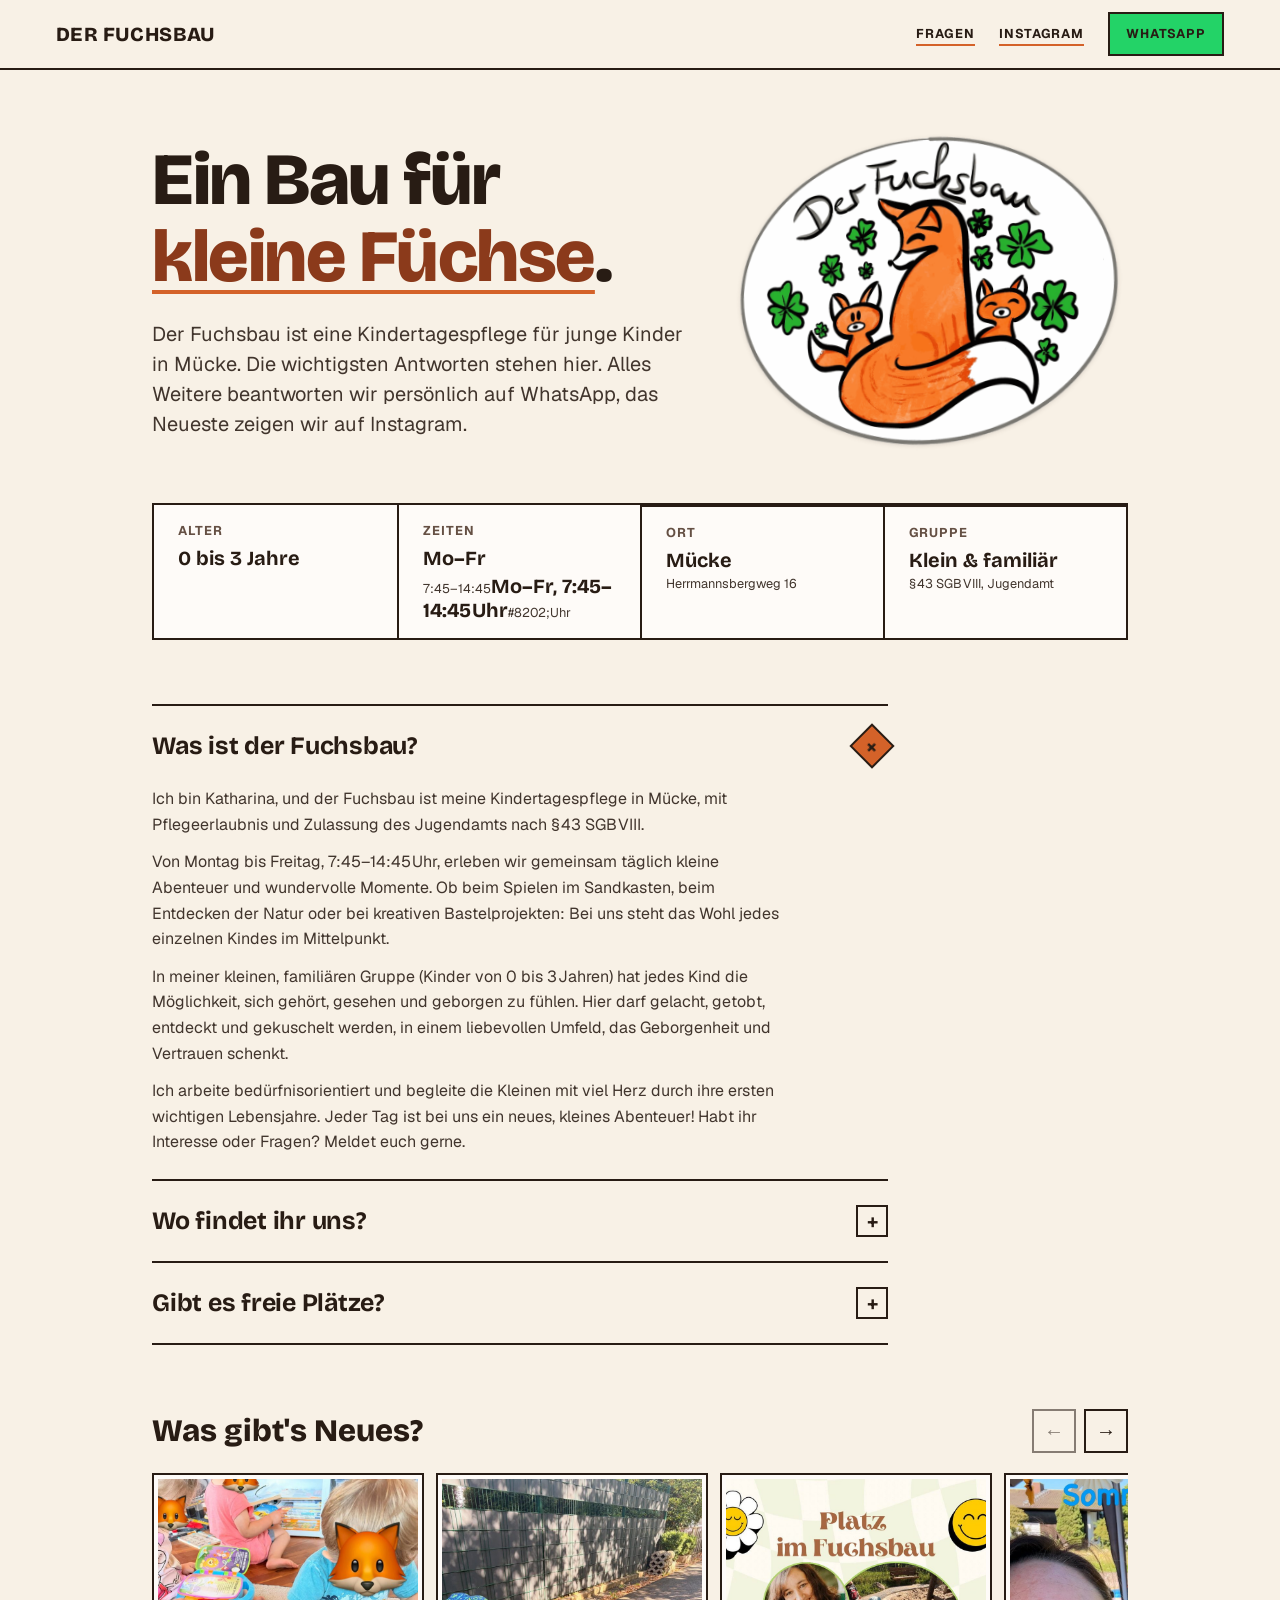
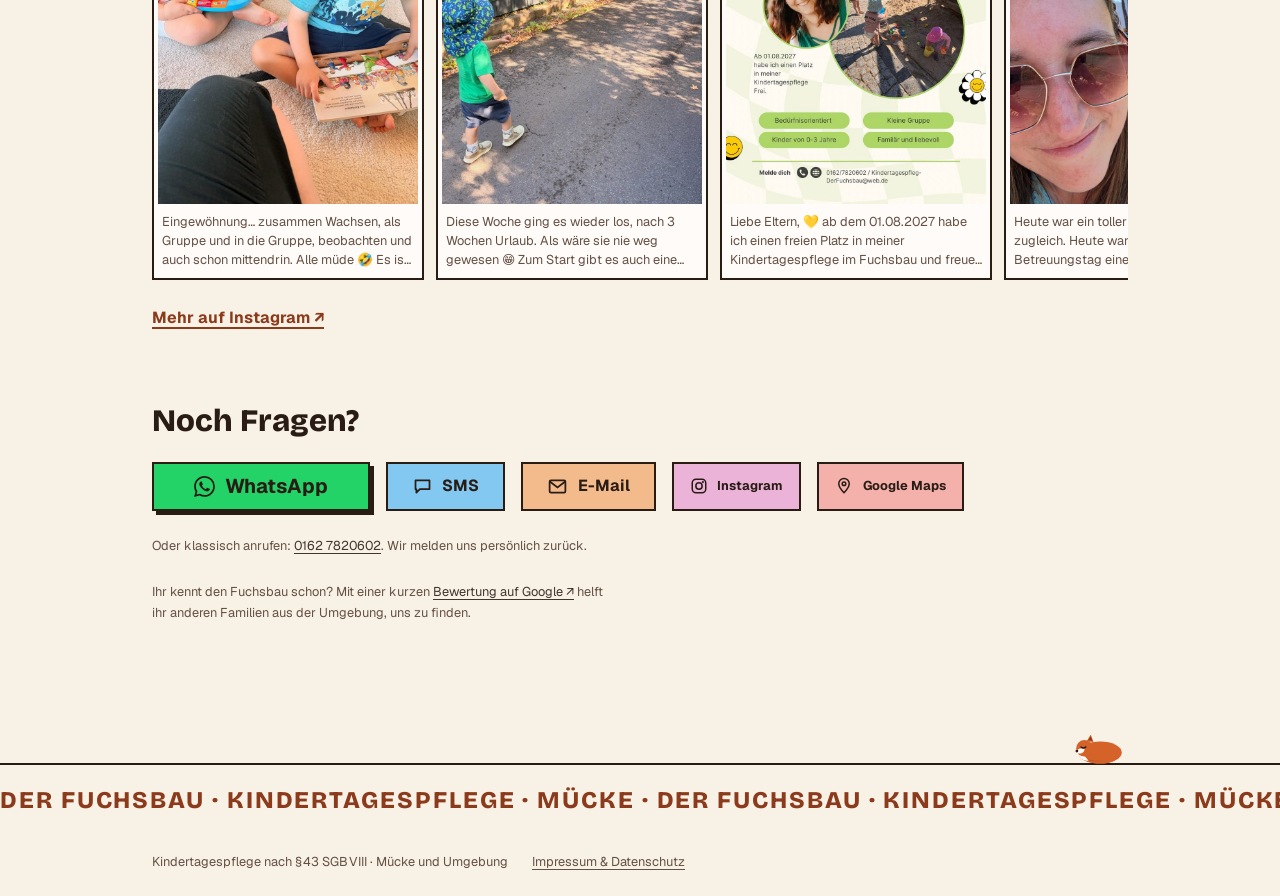
==== index.html @ 403fa7bb "FAQ: erste Frage nur ab Desktop-Breite aufgeklappt Mobil bleibt die Antwort eingeklappt, damit Fakte" ====
<!DOCTYPE html>
<html lang="de">
<head>
<meta charset="UTF-8">
<meta name="viewport" content="width=device-width, initial-scale=1, viewport-fit=cover">
<title>Der Fuchsbau · Kindertagespflege in Mücke</title>
<meta name="description" content="Der Fuchsbau: Kindertagespflege für junge Kinder in Mücke bei Katharina Klee. Kontakt per WhatsApp, Impressionen auf Instagram.">
<meta property="og:title" content="Der Fuchsbau · Kindertagespflege in Mücke">
<meta property="og:description" content="Kindertagespflege für junge Kinder in Mücke bei Katharina Klee. Kontakt per WhatsApp, Impressionen auf Instagram.">
<meta property="og:image" content="https://www.der-fuchsbau.net/og-image.jpg">
<meta property="og:image:width" content="1200">
<meta property="og:image:height" content="630">
<meta name="theme-color" content="#F7EFE2">
<link rel="icon" href="data:image/svg+xml,<svg xmlns=%22http://www.w3.org/2000/svg%22 viewBox=%220 0 240 230%22><polygon fill=%22%23D4622A%22 points=%2252,14 98,74 26,88%22/><polygon fill=%22%23D4622A%22 points=%22188,14 214,88 142,74%22/><polygon fill=%22%238B3A1A%22 points=%2260,32 88,70 46,78%22/><polygon fill=%22%238B3A1A%22 points=%22180,32 194,78 152,70%22/><path fill=%22%23D4622A%22 d=%22M26 88 L214 88 Q216 150 120 212 Q24 150 26 88 Z%22/><path fill=%22%23FBF3EA%22 d=%22M120 212 Q66 172 80 122 L120 144 L160 122 Q174 172 120 212 Z%22/><circle fill=%22%232C1F14%22 cx=%2286%22 cy=%22112%22 r=%227%22/><circle fill=%22%232C1F14%22 cx=%22154%22 cy=%22112%22 r=%227%22/><path fill=%22%232C1F14%22 d=%22M106 152 L134 152 Q137 154 134 158 L124 170 Q120 174 116 170 L106 158 Q103 154 106 152 Z%22/></svg>">
<script type="application/ld+json">
{
  "@context": "https://schema.org",
  "@type": "ChildCare",
  "name": "Der Fuchsbau, Kindertagespflege",
  "address": {
    "@type": "PostalAddress",
    "streetAddress": "Herrmannsbergweg 16",
    "postalCode": "35325",
    "addressLocality": "Mücke",
    "addressRegion": "Hessen",
    "addressCountry": "DE"
  },
  "telephone": "+491627820602",
  "email": "info@der-fuchsbau.net",
  "openingHours": "Mo-Fr 07:45-14:45",
  "areaServed": "Mücke und Umgebung",
  "sameAs": ["https://www.instagram.com/der_fuchsbau2025/"],
  "hasMap": "https://maps.app.goo.gl/oRQpjVbUsBX8zNqx9",
  "url": "https://www.der-fuchsbau.net/"
}
</script>
<link rel="preload" href="fonts/BricolageGrotesque-var.woff2" as="font" type="font/woff2" crossorigin>
<link rel="preload" href="fonts/Geist-var.woff2" as="font" type="font/woff2" crossorigin>
<link rel="stylesheet" href="tokens.css">
<style>
/* Hallmark · macrostructure: Conversational FAQ · theme: custom (Fuchs-Poster) — Tokens in tokens.css */

*, *::before, *::after { box-sizing: border-box; margin: 0; padding: 0; }

html { overflow-x: clip; }
body {
  overflow-x: clip;
  font-family: var(--font-body);
  font-size: var(--text-base);
  line-height: 1.6;
  background: var(--color-paper);
  color: var(--color-ink);
}

::selection { background: var(--color-accent-deep); color: var(--color-paper); }

:focus-visible { outline: 2px solid var(--color-focus); outline-offset: 3px; }

/* ---- Nav · N7 brutal slab (rund verboten, Kante ist die Stimme) ---- */
.nav-slab {
  display: flex;
  align-items: center;
  gap: var(--space-lg);
  padding: var(--space-sm) var(--page-gutter);
  border-bottom: var(--rule-heavy);
  background: var(--color-paper);
  position: relative;
  overflow: clip;
}
.nav-slab > * { position: relative; z-index: 1; }

/* Der Charaktermoment: alle ~32 s galoppiert ein kleiner Fuchs durch die Zeile */
.fox-runner {
  position: absolute;
  z-index: 0;
  bottom: 3px;
  left: 0;
  width: 80px;
  height: 27px;
  pointer-events: none;
  animation: fox-cross 32s linear infinite;
  animation-delay: 1.2s;
  transform: translateX(100vw);
}
.fox-runner svg { display: block; width: 100%; height: 100%; overflow: visible; animation: fox-bob 0.28s ease-in-out infinite alternate; }
.fr-fur  { fill: var(--color-accent); }
.fr-dark { fill: var(--color-accent-deep); }
.fr-tip  { fill: var(--color-photo-paper); }
.fr-ink  { fill: var(--color-ink); }
.fr-leg  { fill: none; stroke: var(--color-ink); stroke-width: 5; stroke-linecap: round; transform-box: fill-box; }
.fr-leg-f1 { transform-origin: top right; animation: fox-swing-f 0.28s linear infinite alternate; }
.fr-leg-f2 { transform-origin: top left;  animation: fox-swing-f 0.28s linear infinite alternate; animation-delay: 0.14s; }
.fr-leg-h1 { transform-origin: top left;  animation: fox-swing-h 0.28s linear infinite alternate; animation-delay: 0.14s; }
.fr-leg-h2 { transform-origin: top left;  animation: fox-swing-h 0.28s linear infinite alternate; }
.fr-tail   { transform-box: fill-box; transform-origin: left center; animation: fox-flutter 0.5s ease-in-out infinite alternate; }
@keyframes fox-cross {
  0%   { transform: translateX(100vw); }
  17%  { transform: translateX(-90px); }
  100% { transform: translateX(-90px); }
}
@keyframes fox-bob     { from { transform: translateY(0); } to { transform: translateY(-2.5px); } }
@keyframes fox-swing-f { from { transform: rotate(-14deg); } to { transform: rotate(16deg); } }
@keyframes fox-swing-h { from { transform: rotate(14deg); }  to { transform: rotate(-16deg); } }
@keyframes fox-flutter { from { transform: rotate(-2.5deg); } to { transform: rotate(2.5deg); } }

/* Echter Laufzyklus via Path-Morphing: die Beinpfade wechseln zwischen
   Streckung und Sammlung — Browser ohne d-Animation behalten das Schwingen */
@supports (d: path("M 0 0 C 1 1 2 2 3 3")) {
  .fr-leg-f1 { animation: fox-morph-f1 0.28s linear infinite alternate; }
  .fr-leg-f2 { animation: fox-morph-f2 0.28s linear infinite alternate; }
  .fr-leg-h1 { animation: fox-morph-h1 0.28s linear infinite alternate; }
  .fr-leg-h2 { animation: fox-morph-h2 0.28s linear infinite alternate; }
  @keyframes fox-morph-f1 { from { d: path("M 44 30 C 36 36 26 41 17 44"); }  to { d: path("M 44 30 C 42 37 44 44 48 49"); } }
  @keyframes fox-morph-f2 { from { d: path("M 48 31 C 47 38 48 44 51 49"); }  to { d: path("M 48 31 C 41 36 32 40 24 42"); } }
  @keyframes fox-morph-h1 { from { d: path("M 106 28 C 116 34 126 39 135 42"); } to { d: path("M 106 28 C 103 35 102 42 104 48"); } }
  @keyframes fox-morph-h2 { from { d: path("M 100 30 C 99 37 100 44 103 49"); }  to { d: path("M 100 30 C 108 35 118 40 127 43"); } }
}
@media (prefers-reduced-motion: reduce) { .fox-runner { display: none; } }
.slab-mark {
  font-family: var(--font-display);
  font-weight: 800;
  font-size: var(--text-md);
  letter-spacing: 0.02em;
  text-transform: uppercase;
  color: var(--color-ink);
  text-decoration: none;
  white-space: nowrap;
  line-height: 1;
}
.slab-nav { margin-left: auto; }
.slab-nav ul { display: flex; gap: var(--space-lg); list-style: none; }
.slab-nav a {
  text-transform: uppercase;
  letter-spacing: 0.08em;
  font-size: var(--text-sm);
  font-weight: 700;
  color: var(--color-ink);
  text-decoration: none;
  white-space: nowrap;
  line-height: 1;
  display: inline-flex;
  align-items: center;
  min-height: 44px;
}
.slab-nav a { position: relative; }
/* Gezeichnete Unterstreichung wie überall sonst auf der Seite */
.slab-nav a::after {
  content: "";
  position: absolute;
  left: 0;
  right: 0;
  top: calc(50% + 0.8em);
  height: 2px;
  background: var(--color-accent);
  transition: background-color var(--dur-short) var(--ease-out),
              height var(--dur-micro) var(--ease-out);
}
.slab-nav a:hover { color: var(--color-accent-deep); }
.slab-nav a:hover::after { background: var(--color-accent-deep); height: 3px; }
.slab-cta {
  display: inline-flex;
  align-items: center;
  min-height: 44px;
  padding: var(--space-xs) var(--space-md);
  background: var(--color-whatsapp);
  border: var(--rule-heavy);
  color: var(--color-ink);
  font-weight: 700;
  font-size: var(--text-sm);
  letter-spacing: 0.08em;
  text-transform: uppercase;
  text-decoration: none;
  white-space: nowrap;
  line-height: 1;
  transition: background-color var(--dur-short) var(--ease-out);
}
.slab-cta:hover { background: var(--color-whatsapp-dn); }
.slab-cta:active { transform: translateY(1px); }
@media (max-width: 40rem) {
  .slab-nav { display: none; } /* Fragen stehen direkt darunter, Instagram im Kontaktblock */
  .slab-cta { margin-left: auto; }
  /* Mobil bleibt der WhatsApp-Einstieg immer erreichbar */
  .nav-slab { position: sticky; top: 0; z-index: 10; padding-top: max(var(--space-sm), env(safe-area-inset-top)); }
}

/* ---- Eingangs-Sequenz — eine orchestrierte Enthüllung, danach steht die Seite ---- */
.reveal {
  opacity: 0;
  transform: translateY(10px);
  animation: rise 480ms var(--ease-out) forwards;
  animation-delay: calc(var(--i, 0) * 90ms);
}
@keyframes rise {
  to { opacity: 1; transform: none; }
}
.fox-wrap.reveal { transform: translateY(10px) scale(0.96); }

/* ---- Hero · H9 custom illustration centerpiece ---- */
.hero-art {
  display: grid;
  grid-template-columns: minmax(0, 1.15fr) minmax(0, 0.85fr);
  gap: var(--space-xl);
  align-items: center;
  padding: var(--space-2xl) var(--page-gutter) var(--space-3xl);
  max-width: var(--content-max, 68rem);
  margin-inline: auto;
}
.hero-art h1 {
  font-family: var(--font-display);
  font-weight: 800;
  font-size: var(--text-display);
  line-height: 1.04;
  letter-spacing: -0.02em;
  overflow-wrap: anywhere;
  text-wrap: balance;
  min-width: 0;
  margin-bottom: var(--space-lg);
}
.hero-art h1 .u-accent {
  color: var(--color-accent-deep);
  text-decoration: underline;
  text-decoration-color: var(--color-accent);
  text-decoration-thickness: 4px;
  text-underline-offset: 0.12em;
}
.hero-art .lede {
  font-size: var(--text-md);
  line-height: 1.5;
  max-width: 46ch;
  color: var(--color-ink-2);
}
.logo-mark {
  display: block;
  width: min(100%, 24rem);
  height: auto;
  margin-inline: auto;
  transform: rotate(-2deg);
  filter: var(--shadow-drop);
}
@media (max-width: 60rem) {
  .hero-art { grid-template-columns: minmax(0, 1fr); padding-block: var(--space-xl) var(--space-2xl); }
  .logo-mark { width: min(74%, 18rem); }
}
@media (max-width: 40rem) {
  .hero-art { padding-block: var(--space-lg) var(--space-2xl); gap: var(--space-md); }
  .fox-wrap { order: -1; }
  .logo-mark { width: 9.5rem; margin-inline: 0; transform: rotate(-3deg); }
  .hero-art h1 { margin-bottom: var(--space-md); }
  .hero-art .lede { font-size: var(--text-base); }
}

/* ---- Fakten-Leiste · das Wichtigste auf einen Blick, ohne Klick ---- */
.facts {
  max-width: var(--content-max, 68rem);
  margin-inline: auto;
  padding-inline: var(--page-gutter);
  margin-top: calc(-1 * var(--space-xl));
  margin-bottom: var(--space-2xl);
}
.facts ul {
  list-style: none;
  display: grid;
  grid-template-columns: repeat(2, minmax(0, 1fr));
  border: var(--rule-heavy);
  background: var(--color-photo-paper);
}
.facts li {
  padding: var(--space-sm) var(--space-md);
  min-width: 0;
}
.facts li:nth-child(even) { border-left: var(--rule-heavy); }
.facts li:nth-child(n+3) { border-top: var(--rule-heavy); }
@media (min-width: 46rem) {
  .facts ul { grid-template-columns: repeat(4, minmax(0, 1fr)); }
  .facts li { padding: var(--space-md) var(--space-lg); border-top: 0; border-left: var(--rule-heavy); }
  .facts li:first-child { border-left: 0; }
}
@media (max-width: 40rem) {
  .facts { margin-top: calc(-1 * var(--space-lg)); margin-bottom: var(--space-xl); }
  .facts .v { font-size: var(--text-base); }
}
.facts .k {
  display: block;
  font-size: var(--text-sm);
  font-weight: 700;
  letter-spacing: 0.08em;
  text-transform: uppercase;
  color: var(--color-muted);
  margin-bottom: var(--space-2xs);
}
.facts .v {
  font-family: var(--font-display);
  font-weight: 700;
  font-size: var(--text-md);
  line-height: 1.2;
  color: var(--color-ink);
  overflow-wrap: anywhere;
}
.facts .v small { display: block; font-family: var(--font-body); font-weight: 400; font-size: var(--text-sm); color: var(--color-ink-2); margin-top: 2px; }

/* ---- FAQ · das ehrliche Interview ---- */
.faq {
  max-width: var(--content-max, 68rem);
  margin-inline: auto;
  padding-inline: var(--page-gutter);
  margin-bottom: var(--space-2xl);
}
.faq details { max-width: var(--text-col, 46rem); }
.faq details { border-top: var(--rule-heavy); }
.faq details:last-of-type { border-bottom: var(--rule-heavy); }
.faq summary {
  list-style: none;
  cursor: pointer;
  display: flex;
  align-items: center;
  justify-content: space-between;
  gap: var(--space-md);
  padding-block: var(--space-lg);
  min-height: 44px;
}
.faq summary::-webkit-details-marker { display: none; }
.faq summary h2 {
  font-family: var(--font-display);
  font-weight: 700;
  font-size: var(--text-lg);
  line-height: 1.15;
  letter-spacing: -0.01em;
  overflow-wrap: anywhere;
  min-width: 0;
}
.faq summary .marker {
  flex-shrink: 0;
  width: 2rem; height: 2rem;
  display: grid;
  place-items: center;
  border: var(--rule-heavy);
  font-weight: 700;
  font-size: var(--text-md);
  line-height: 1;
  transition: transform var(--dur-short) var(--ease-out),
              background-color var(--dur-short) var(--ease-out);
}
.faq summary:hover .marker { background: var(--color-paper-2); }
.faq summary:active .marker { transform: translateY(1px); }
.faq details[open] summary .marker { transform: rotate(45deg); background: var(--color-accent); }
.faq .answer {
  padding-bottom: var(--space-lg);
  max-width: 58ch;
  color: var(--color-ink-2);
}
.faq .answer p + p { margin-top: var(--space-sm); }
.faq details[open] .answer {
  animation: answer-in var(--dur-short) var(--ease-out);
}
@keyframes answer-in {
  from { opacity: 0; transform: translateY(-4px); }
  to   { opacity: 1; transform: none; }
}

/* ---- Einblicke · Foto-Galerie (erscheint erst, wenn gallery/ synchronisiert ist) ---- */
.gallery {
  max-width: var(--content-max, 68rem);
  margin-inline: auto;
  padding-inline: var(--page-gutter);
  margin-bottom: var(--space-2xl);
}
.gallery__head {
  display: flex;
  align-items: center;
  gap: var(--space-md);
  margin-bottom: var(--space-md);
}
.gallery__head h2 {
  font-family: var(--font-display);
  font-weight: 800;
  font-size: var(--text-xl);
  line-height: 1.1;
  overflow-wrap: anywhere;
  min-width: 0;
}
.gallery__nav { margin-left: auto; display: flex; gap: var(--space-xs); }
.g-btn {
  width: 44px; height: 44px;
  display: grid; place-items: center;
  border: var(--rule-heavy);
  background: var(--color-paper);
  color: var(--color-ink);
  font-size: var(--text-md);
  font-weight: 700;
  line-height: 1;
  cursor: pointer;
  transition: background-color var(--dur-short) var(--ease-out);
}
.g-btn:hover { background: var(--color-paper-2); }
.g-btn:active { transform: translateY(1px); }
.g-btn[aria-disabled="true"] { opacity: 0.55; cursor: not-allowed; }
@media (max-width: 40rem) { .gallery__nav { display: none; } } /* mobil wird gewischt */
.g-track {
  display: flex;
  gap: var(--space-sm);
  overflow-x: auto;
  scroll-snap-type: x mandatory;
  scrollbar-width: none;
  padding-block: var(--space-2xs);
}
.g-track::-webkit-scrollbar { display: none; }
.g-slide {
  flex: 0 0 clamp(14rem, 62vw, 17rem);
  scroll-snap-align: start;
  display: flex;
  flex-direction: column;
  border: var(--rule-heavy);
  background: var(--color-photo-paper);
  padding: var(--space-2xs);
  text-decoration: none;
  color: inherit;
  transition: transform var(--dur-short) var(--ease-out);
}
a.g-slide:hover { transform: translateY(-2px); }
.g-slide img {
  display: block;
  width: 100%;
  aspect-ratio: 4 / 5;
  object-fit: cover;
  background: var(--color-paper-2);
}
.g-cap {
  display: -webkit-box;
  -webkit-box-orient: vertical;
  -webkit-line-clamp: 3;
  overflow: hidden;
  padding: var(--space-xs) var(--space-2xs) var(--space-2xs);
  font-size: var(--text-sm);
  line-height: 1.5;
  color: var(--color-muted);
}
.gallery__more {
  display: inline-flex;
  align-items: center;
  min-height: 44px;
  margin-top: var(--space-sm);
  color: var(--color-accent-deep);
  font-weight: 700;
  text-decoration: underline;
  text-decoration-thickness: 2px;
  text-underline-offset: 0.22em;
  white-space: nowrap;
}
.gallery__more:hover { color: var(--color-ink); }


/* ---- Stimmen · Google-Bewertungen (erscheint erst, wenn reviews.json synchronisiert ist) ---- */
.voices {
  max-width: var(--content-max, 68rem);
  margin-inline: auto;
  padding-inline: var(--page-gutter);
  margin-bottom: var(--space-2xl);
}
.voices h2 {
  font-family: var(--font-display);
  font-weight: 800;
  font-size: var(--text-xl);
  line-height: 1.1;
  overflow-wrap: anywhere;
  min-width: 0;
  margin-bottom: var(--space-md);
}
.voices__score {
  display: flex;
  flex-wrap: wrap;
  align-items: center;
  gap: var(--space-sm) var(--space-md);
  margin-bottom: var(--space-lg);
}
.voices__num {
  font-family: var(--font-display);
  font-weight: 800;
  font-size: var(--text-lg);
  line-height: 1;
}
.stars {
  position: relative;
  font-size: var(--text-md);
  line-height: 1;
  letter-spacing: 2px;
  color: var(--color-rule);
}
.stars::before { content: "★★★★★"; }
.stars__fill {
  position: absolute;
  inset: 0;
  overflow: hidden;
  white-space: nowrap;
  color: var(--color-accent);
}
.stars__fill::before { content: "★★★★★"; }
.voices__meta { color: var(--color-muted); font-size: var(--text-sm); }
.voice { border-top: var(--rule-hairline); padding-block: var(--space-md); max-width: 58ch; }
.voice p { color: var(--color-ink-2); }
.voice figcaption { color: var(--color-muted); font-size: var(--text-sm); margin-top: var(--space-2xs); }

/* ---- Kontakt-CTA am Fuß der Fragen ---- */
.ask {
  max-width: var(--content-max, 68rem);
  margin-inline: auto;
  padding-inline: var(--page-gutter);
  margin-bottom: var(--space-3xl);
}
.ask h2 {
  font-family: var(--font-display);
  font-weight: 800;
  font-size: var(--text-xl);
  line-height: 1.1;
  margin-bottom: var(--space-lg);
}
.contact-row {
  display: flex;
  flex-wrap: wrap;
  align-items: center;
  gap: var(--space-md) var(--space-lg);
}
.c-btn {
  display: inline-flex;
  align-items: center;
  gap: 0.6rem;
  min-height: 48px;
  padding: var(--space-sm) var(--space-lg);
  border: var(--rule-heavy);
  color: var(--color-ink);
  text-decoration: none;
  font-weight: 700;
  line-height: 1;
  white-space: nowrap;
  transition: background-color var(--dur-short) var(--ease-out),
              transform 100ms var(--ease-out);
}
.c-btn:hover { transform: translateY(-1.5px); }
.c-btn:active { transform: translateY(1px); }
.c-btn svg { width: 21px; height: 21px; flex-shrink: 0; }
.c-btn--wa { background: var(--color-whatsapp); padding-inline: var(--space-xl); font-size: var(--text-md); box-shadow: 4px 4px 0 var(--color-ink); }
.c-btn--wa:active { box-shadow: 1px 1px 0 var(--color-ink); }
.c-btn--wa:hover { background: var(--color-whatsapp-dn); }
.c-btn--sms { background: var(--color-badge-sms); }
.c-btn--sms:hover { background: var(--color-badge-sms-dn); }
.c-btn--mail { background: var(--color-badge-mail); }
.c-btn--mail:hover { background: var(--color-badge-mail-dn); }
.c-btn--ig { background: var(--color-badge-ig); }
.c-btn--ig:hover { background: var(--color-badge-ig-dn); }
.c-btn--maps { background: var(--color-badge-maps); }
.c-btn--maps:hover { background: var(--color-badge-maps-dn); }
.contact-links { display: flex; flex-wrap: wrap; gap: var(--space-md); }
.contact-links .c-btn { min-height: 44px; padding: var(--space-xs) var(--space-md); font-size: var(--text-sm); }
.contact-links .c-btn svg { width: 18px; height: 18px; }
.contact-row { gap: var(--space-md); align-items: stretch; }
@media (max-width: 40rem) { .c-btn--wa { width: 100%; justify-content: center; } }
.ig-link {
  color: var(--color-accent-deep);
  font-weight: 700;
  text-decoration: underline;
  text-decoration-thickness: 2px;
  text-underline-offset: 0.22em;
  white-space: nowrap;
  min-height: 44px;
  display: inline-flex;
  align-items: center;
}
.ig-link:hover { color: var(--color-ink); }
.ask__alt {
  margin-top: var(--space-lg);
  color: var(--color-muted);
  font-size: var(--text-sm);
  max-width: 58ch;
  line-height: 1.7;
}
.ask__alt a { color: var(--color-ink-2); text-underline-offset: 0.2em; white-space: nowrap; }
.ask__alt a:hover { color: var(--color-ink); }

/* ---- Schlafender Fuchs auf der Footer-Linie (Mittagsschlaf) ---- */
.fox-sleeper {
  display: flex;
  justify-content: flex-end;
  max-width: var(--content-max, 68rem);
  margin-inline: auto;
  padding-inline: var(--page-gutter);
  margin-bottom: -1px;
}
.fox-sleeper svg { width: 58px; height: auto; display: block; overflow: visible; }
.fox-sleeper .fs-fur  { fill: var(--color-accent); }
.fox-sleeper .fs-dark { fill: var(--color-accent-deep); }
.fox-sleeper .fs-tip  { fill: var(--color-photo-paper); }
.fox-sleeper .fs-ink  { fill: var(--color-ink); }
.fox-sleeper .fs-line { fill: none; stroke: var(--color-ink); stroke-width: 2; stroke-linecap: round; }
.fox-sleeper .fs-body {
  transform-box: fill-box;
  transform-origin: bottom center;
  animation: fox-breathe 3.2s ease-in-out infinite alternate;
}
.fox-sleeper .fs-ear {
  transform-box: fill-box;
  transform-origin: bottom center;
  animation: fox-earflick 6.5s linear infinite;
}
.fox-sleeper .fs-z {
  font-family: var(--font-display);
  font-weight: 800;
  fill: var(--color-accent-deep);
  transform-box: fill-box;
  transform-origin: center;
  opacity: 0;
  animation: fox-zzz 3.6s ease-out infinite;
}
.fox-sleeper .fs-z2 { animation-delay: 1.2s; }
.fox-sleeper .fs-z3 { animation-delay: 2.4s; }
@keyframes fox-breathe { from { transform: scaleY(1); } to { transform: scaleY(1.055); } }
@keyframes fox-earflick {
  0%, 86%, 94%, 100% { transform: rotate(0deg); }
  88% { transform: rotate(-10deg); }
  91% { transform: rotate(7deg); }
}
@keyframes fox-zzz {
  0%   { opacity: 0; transform: translate(0, 2px) scale(0.7); }
  18%  { opacity: 1; }
  70%  { opacity: 0.9; }
  100% { opacity: 0; transform: translate(4px, -11px) scale(1.15); }
}
@media (prefers-reduced-motion: reduce) {
  .fox-sleeper .fs-body, .fox-sleeper .fs-ear { animation: none; }
  .fox-sleeper .fs-z { animation: none; opacity: 0; }
}

/* ---- Footer · Ft8 marquee scroll ---- */
.foot-marquee { overflow: hidden; border-top: var(--rule-heavy); }
.foot-marquee__track {
  display: flex;
  gap: var(--space-2xl);
  white-space: nowrap;
  padding-block: var(--space-md);
  animation: foot-marquee 48s linear infinite;
}
.foot-marquee__track span {
  font-family: var(--font-display);
  font-weight: 800;
  letter-spacing: 0.08em;
  text-transform: uppercase;
  font-size: clamp(1rem, 2.5vw, 1.5rem);
  color: var(--color-accent-deep);
}
@keyframes foot-marquee { from { transform: translateX(0); } to { transform: translateX(-50%); } }
.foot-meta {
  display: flex;
  flex-wrap: wrap;
  gap: var(--space-xs) var(--space-lg);
  max-width: var(--content-max, 68rem);
  margin-inline: auto;
  padding: var(--space-md) var(--page-gutter) var(--space-lg);
  font-size: var(--text-sm);
  color: var(--color-muted);
}
.foot-meta a { color: var(--color-muted); text-underline-offset: 0.2em; }
.foot-meta a:hover { color: var(--color-ink-2); }
.visually-hidden {
  position: absolute;
  width: 1px; height: 1px;
  overflow: hidden;
  clip-path: inset(50%);
  white-space: nowrap;
}

@media (prefers-reduced-motion: reduce) {
  .foot-marquee__track { animation: none; }
  *, *::before, *::after {
    transition-duration: 1ms !important;
    animation-duration: 1ms !important;
  }
}
</style>
</head>
<body>

<header class="nav-slab">
  <span class="fox-runner" aria-hidden="true">
    <svg viewBox="0 0 172 58" xmlns="http://www.w3.org/2000/svg">
      <!-- Schwanz: wehende Fahne mit weißer Spitze -->
      <g class="fr-tail">
        <path class="fr-fur" d="M 114 21 C 128 12 146 5 160 6 C 168 7 171 12 168 16 C 160 26 140 31 126 29 C 118 28 112 25 114 21 Z"/>
        <path class="fr-tip" d="M 152 5 C 160 4 168 8 168 14 C 167 19 160 22 152 21 C 146 19 144 13 146 9 C 148 6 150 5 152 5 Z"/>
      </g>
      <!-- Galopp-Beine -->
      <path class="fr-leg fr-leg-f1" d="M 44 30 C 36 36 26 41 17 44"/>
      <path class="fr-leg fr-leg-f2" d="M 48 31 C 47 38 48 44 51 49"/>
      <path class="fr-leg fr-leg-h1" d="M 106 28 C 116 34 126 39 135 42"/>
      <path class="fr-leg fr-leg-h2" d="M 100 30 C 99 37 100 44 103 49"/>
      <!-- Körper + Kopf: eine Kontur -->
      <path class="fr-fur" d="M 2 20 C 6 17 10 15.5 15 14.5 C 18 12 21 10.5 25 10 C 34 8 52 11 66 14 C 80 16 92 14 102 13 C 110 13 116 16 117 21 C 118 26 114 29 110 30 C 96 32 82 32 70 30 C 60 28.5 52 29 46 31 C 41 32.5 36 31 30 28 C 22 26 12 25 5 23 C 3 22 2 21 2 20 Z"/>
      <!-- Ohr mit Innenohr -->
      <polygon class="fr-fur" points="24,11 35,0 40,12"/>
      <polygon class="fr-dark" points="28.5,9 34.5,3 37.5,10"/>
      <!-- weiße Unterseite: Kinn → Brust → Bauch -->
      <path class="fr-tip" d="M 3 21 C 10 23 18 24.5 27 26 C 34 28 40 30 46 31 C 52 29 60 28.5 70 30 C 84 32 98 32 110 30 C 106 33 96 34.5 84 34.5 C 72 34.5 60 33 50 33.5 C 43 34 37 33 31 30.5 C 21 28 9 26 3 23 Z"/>
      <!-- Auge und Nase -->
      <circle class="fr-ink" cx="3.5" cy="19.5" r="2.3"/>
      <circle class="fr-ink" cx="15.5" cy="17" r="2"/>
    </svg>
  </span>
  <a class="slab-mark" href="/">Der Fuchsbau</a>
  <nav class="slab-nav" aria-label="Hauptnavigation">
    <ul>
      <li><a href="#fragen">Fragen</a></li>
      <li><a href="https://www.instagram.com/der_fuchsbau2025/" target="_blank" rel="noopener">Instagram</a></li>
    </ul>
  </nav>
  <a class="slab-cta" href="https://wa.me/491627820602" target="_blank" rel="noopener">WhatsApp</a>
</header>

<main>
  <section class="hero-art">
    <div>
      <h1 class="reveal" style="--i: 0">Ein Bau für <span class="u-accent">kleine Füchse</span>.</h1>
      <p class="lede reveal" style="--i: 1">Der Fuchsbau ist eine Kindertagespflege für junge Kinder
      in Mücke. Die wichtigsten Antworten stehen hier. Alles Weitere
      beantworten wir persönlich auf WhatsApp, das Neueste zeigen wir
      auf Instagram.</p>
    </div>
    <div class="fox-wrap reveal" style="--i: 2">
    <img class="logo-mark" src="logo.png" alt="Logo: Der Fuchsbau, eine Fuchsmama mit zwei Jungen, umgeben von Glücksklee" width="900" height="734" fetchpriority="high" decoding="async">
    </div>
  </section>

  <section class="facts reveal" style="--i: 3" aria-label="Das Wichtigste auf einen Blick">
    <ul>
      <li><span class="k">Alter</span><span class="v">0 bis 3 Jahre</span></li>
      <li><span class="k">Zeiten</span><span class="v">Mo–Fr<small>7:45–14:45<span class="v">Mo–Fr, 7:45–14:45&#8202;Uhr</span>#8202;Uhr</small></span></li>
      <li><span class="k">Ort</span><span class="v">Mücke<small>Herrmannsbergweg 16</small></span></li>
      <li><span class="k">Gruppe</span><span class="v">Klein &amp; familiär<small>§&#8202;43 SGB&#8202;VIII, Jugendamt</small></span></li>
    </ul>
  </section>

  <section class="faq" id="fragen" aria-label="Fragen und Antworten">
    <details>
      <summary><h2>Was ist der Fuchsbau?</h2><span class="marker" aria-hidden="true">+</span></summary>
      <div class="answer">
        <p>Ich bin Katharina, und der Fuchsbau ist meine Kindertagespflege
        in Mücke, mit Pflegeerlaubnis und Zulassung des Jugendamts nach
        §&#8202;43 SGB&#8202;VIII.</p>
        <p>Von Montag bis Freitag, 7:45–14:45&#8202;Uhr, erleben wir
        gemeinsam täglich kleine Abenteuer und wundervolle Momente.
        Ob beim Spielen im Sandkasten, beim Entdecken der Natur oder
        bei kreativen Bastelprojekten: Bei uns steht das Wohl jedes
        einzelnen Kindes im Mittelpunkt.</p>
        <p>In meiner kleinen, familiären Gruppe (Kinder von 0 bis
        3&#8202;Jahren) hat jedes Kind die Möglichkeit, sich gehört,
        gesehen und geborgen zu fühlen. Hier darf gelacht, getobt,
        entdeckt und gekuschelt werden, in einem liebevollen Umfeld,
        das Geborgenheit und Vertrauen schenkt.</p>
        <p>Ich arbeite bedürfnisorientiert und begleite die Kleinen mit
        viel Herz durch ihre ersten wichtigen Lebensjahre. Jeder Tag ist
        bei uns ein neues, kleines Abenteuer! Habt ihr Interesse oder
        Fragen? Meldet euch gerne.</p>
      </div>
    </details>
    <details>
      <summary><h2>Wo findet ihr uns?</h2><span class="marker" aria-hidden="true">+</span></summary>
      <div class="answer">
        <p>Im Herrmannsbergweg&nbsp;16 in 35325 Mücke, für Familien aus
        Mücke und der Umgebung.<br>
        <a href="https://maps.app.goo.gl/oRQpjVbUsBX8zNqx9" target="_blank" rel="noopener">Auf Google Maps öffnen&nbsp;↗</a></p>
      </div>
    </details>
    <details>
      <summary><h2>Gibt es freie Plätze?</h2><span class="marker" aria-hidden="true">+</span></summary>
      <div class="answer">
        <p>Das ändert sich immer wieder. Fragt einfach kurz per WhatsApp
        nach, eine Nachricht genügt. Ihr bekommt eine persönliche Antwort.</p>
      </div>
    </details>
  </section>
  <script>
  /* Desktop: erste Frage aufgeklappt. Mobil bleibt sie zu, damit die
     Fakten-Leiste und die weiteren Fragen ohne Textwand erreichbar sind. */
  if (window.matchMedia('(min-width: 40.0625rem)').matches) {
    document.querySelector('.faq details').open = true;
  }
  </script>

  <section class="gallery" id="einblicke" hidden>
    <div class="gallery__head">
      <h2>Was gibt's Neues?</h2>
      <div class="gallery__nav">
        <button class="g-btn" type="button" data-dir="-1" aria-label="Vorherige Fotos">←</button>
        <button class="g-btn" type="button" data-dir="1" aria-label="Weitere Fotos">→</button>
      </div>
    </div>
    <div class="g-track" tabindex="0" role="region" aria-label="Neuigkeiten aus dem Fuchsbau, mit Pfeiltasten oder Wischen blättern"></div>
    <a class="gallery__more" href="https://www.instagram.com/der_fuchsbau2025/" target="_blank" rel="noopener">Mehr auf Instagram&nbsp;↗</a>
  </section>

  <section class="voices" id="stimmen" hidden>
    <h2>Das sagen Eltern</h2>
    <div class="voices__score">
      <span class="voices__num"></span>
      <span class="stars" role="img"><span class="stars__fill"></span></span>
      <span class="voices__meta"></span>
    </div>
    <div class="voices__list"></div>
    <a class="ig-link" href="https://maps.app.goo.gl/oRQpjVbUsBX8zNqx9" target="_blank" rel="noopener">Alle Bewertungen auf Google&nbsp;↗</a>
  </section>

  <section class="ask" aria-label="Kontakt">
    <h2>Noch Fragen?</h2>
    <div class="contact-row">
      <a class="c-btn c-btn--wa" href="https://wa.me/491627820602" target="_blank" rel="noopener">
        <svg viewBox="0 0 24 24" fill="currentColor" xmlns="http://www.w3.org/2000/svg" aria-hidden="true">
          <path d="M17.472 14.382c-.297-.149-1.758-.867-2.03-.967-.273-.099-.471-.148-.67.15-.197.297-.767.966-.94 1.164-.173.199-.347.223-.644.075-.297-.15-1.255-.463-2.39-1.475-.883-.788-1.48-1.761-1.653-2.059-.173-.297-.018-.458.13-.606.134-.133.298-.347.446-.52.149-.174.198-.298.298-.497.099-.198.05-.371-.025-.52-.075-.149-.669-1.612-.916-2.207-.242-.579-.487-.5-.669-.51-.173-.008-.371-.01-.57-.01-.198 0-.52.074-.792.372-.272.297-1.04 1.016-1.04 2.479 0 1.462 1.065 2.875 1.213 3.074.149.198 2.096 3.2 5.077 4.487.709.306 1.262.489 1.694.625.712.227 1.36.195 1.871.118.571-.085 1.758-.719 2.006-1.413.248-.694.248-1.289.173-1.413-.074-.124-.272-.198-.57-.347m-5.421 7.403h-.004a9.87 9.87 0 01-5.031-1.378l-.361-.214-3.741.982.998-3.648-.235-.374a9.86 9.86 0 01-1.51-5.26c.001-5.45 4.436-9.884 9.888-9.884 2.64 0 5.122 1.03 6.988 2.898a9.825 9.825 0 012.893 6.994c-.003 5.45-4.437 9.884-9.885 9.884m8.413-18.297A11.815 11.815 0 0012.05 0C5.495 0 .16 5.335.157 11.892c0 2.096.547 4.142 1.588 5.945L.057 24l6.305-1.654a11.882 11.882 0 005.683 1.448h.005c6.554 0 11.89-5.335 11.893-11.893a11.821 11.821 0 00-3.48-8.413z"/>
        </svg>
        WhatsApp
      </a>
      <a class="c-btn c-btn--sms" href="sms:+491627820602">
        <svg viewBox="0 0 24 24" fill="none" stroke="currentColor" stroke-width="2" stroke-linejoin="round" xmlns="http://www.w3.org/2000/svg" aria-hidden="true">
          <path d="M4 5 H 20 V 15 H 9 L 5 19 V 15 H 4 Z"/>
        </svg>
        SMS
      </a>
      <a class="c-btn c-btn--mail" href="mailto:info@der-fuchsbau.net">
        <svg viewBox="0 0 24 24" fill="none" stroke="currentColor" stroke-width="2" xmlns="http://www.w3.org/2000/svg" aria-hidden="true">
          <rect x="3" y="5" width="18" height="14" rx="1.5"/>
          <path d="M 3.5 6.5 L 12 13 L 20.5 6.5" stroke-linecap="round"/>
        </svg>
        E-Mail
      </a>
      <div class="contact-links">
      <a class="c-btn c-btn--ig" href="https://www.instagram.com/der_fuchsbau2025/" target="_blank" rel="noopener">
        <svg viewBox="0 0 24 24" fill="none" stroke="currentColor" stroke-width="2" xmlns="http://www.w3.org/2000/svg" aria-hidden="true">
          <rect x="3" y="3" width="18" height="18" rx="5"/>
          <circle cx="12" cy="12" r="4.2"/>
          <circle cx="17.2" cy="6.8" r="1.4" fill="currentColor" stroke="none"/>
        </svg>
        Instagram
      </a>
      <a class="c-btn c-btn--maps" href="https://maps.app.goo.gl/oRQpjVbUsBX8zNqx9" target="_blank" rel="noopener">
        <svg viewBox="0 0 24 24" fill="none" stroke="currentColor" stroke-width="2" stroke-linejoin="round" xmlns="http://www.w3.org/2000/svg" aria-hidden="true">
          <path d="M 12 21 C 12 21 5 13.6 5 9 A 7 7 0 0 1 19 9 C 19 13.6 12 21 12 21 Z"/>
          <circle cx="12" cy="9" r="2.4"/>
        </svg>
        Google Maps
      </a>
      </div>
    </div>
    <p class="ask__alt">Oder klassisch anrufen: <a href="tel:+491627820602">0162&nbsp;7820602</a>.
    Wir melden uns persönlich zurück.</p>
    <p class="ask__alt">Ihr kennt den Fuchsbau schon? Mit einer kurzen
    <a href="https://maps.app.goo.gl/oRQpjVbUsBX8zNqx9" target="_blank" rel="noopener">Bewertung auf Google&nbsp;↗</a>
    helft ihr anderen Familien aus der Umgebung, uns zu finden.</p>
  </section>
</main>

<div class="fox-sleeper" aria-hidden="true">
  <svg viewBox="0 -18 84 64" xmlns="http://www.w3.org/2000/svg">
    <g>
      <g class="fs-body">
        <ellipse class="fs-fur" cx="44" cy="29" rx="31" ry="16"/>
        <path class="fs-fur" d="M 72 32 C 70 41 56 46 40 45 C 26 44 15 40 13 33 C 20 40 38 42 52 40 C 62 38 69 36 72 32 Z"/>
        <path class="fs-dark" d="M 14 33 C 20 39 34 42 46 41 C 36 43 22 41 15 36 Z" opacity="0.35"/>
        <path class="fs-tip" d="M 13 33 C 14 38 20 41 27 41 C 23 36 20 33 19 29 C 16 30 13 31 13 33 Z"/>
        <circle class="fs-fur" cx="21" cy="23" r="12"/>
        <g class="fs-ear">
          <polygon class="fs-fur" points="24,13 30,3 34,14"/>
          <polygon class="fs-dark" points="26.5,11 30,5.5 32.5,12"/>
        </g>
        <path class="fs-tip" d="M 10 26 C 13 23 18 22 21 24 C 21 29 16 32 11 30 C 9.5 29 9.5 27 10 26 Z"/>
        <path class="fs-line" d="M 16 21 Q 19 24 23 21"/>
        <circle class="fs-ink" cx="10" cy="27" r="2"/>
      </g>
      <text class="fs-z fs-z1" x="30" y="2"  font-size="8">z</text>
      <text class="fs-z fs-z2" x="37" y="-4" font-size="10">z</text>
      <text class="fs-z fs-z3" x="45" y="-9" font-size="12">Z</text>
    </g>
  </svg>
</div>

<footer class="foot-marquee" aria-label="Fußzeile">
  <div class="foot-marquee__track" aria-hidden="true">
    <span>Der Fuchsbau · Kindertagespflege · Mücke · Der Fuchsbau · Kindertagespflege · Mücke · Der Fuchsbau · Kindertagespflege · Mücke · Der Fuchsbau · Kindertagespflege · Mücke ·</span>
    <span>Der Fuchsbau · Kindertagespflege · Mücke · Der Fuchsbau · Kindertagespflege · Mücke · Der Fuchsbau · Kindertagespflege · Mücke · Der Fuchsbau · Kindertagespflege · Mücke ·</span>
  </div>
  <p class="visually-hidden">Der Fuchsbau · Kindertagespflege · Mücke</p>
  <div class="foot-meta">
    <span>Kindertagespflege nach §&#8202;43 SGB&#8202;VIII · Mücke und Umgebung</span>
    <a href="impressum.html">Impressum &amp; Datenschutz</a>
  </div>
</footer>

<script>
/* Einblicke-Galerie: zeigt lokale, vom täglichen Sync abgelegte Fotos.
   Existiert gallery/manifest.json (noch) nicht, bleibt die Sektion
   unsichtbar — die Seite funktioniert vollständig ohne JavaScript. */
(function () {
  var section = document.getElementById('einblicke');
  if (!section || !window.fetch) return;
  fetch('gallery/manifest.json')
    .then(function (r) { return r.ok ? r.json() : null; })
    .then(function (data) {
      if (!data || !Array.isArray(data.items) || data.items.length === 0) return;
      var track = section.querySelector('.g-track');
      data.items.forEach(function (item) {
        if (!item || !item.file) return;
        var img = document.createElement('img');
        img.src = 'gallery/' + item.file;
        img.loading = 'lazy';
        img.decoding = 'async';
        var slide;
        if (item.link && /^https:\/\/(www\.)?instagram\.com\//.test(item.link)) {
          slide = document.createElement('a');
          slide.href = item.link;
          slide.target = '_blank';
          slide.rel = 'noopener';
        } else {
          slide = document.createElement('div');
        }
        slide.className = 'g-slide';
        slide.appendChild(img);
        var text = item.caption || item.alt;
        if (text) {
          img.alt = '';
          var cap = document.createElement('span');
          cap.className = 'g-cap';
          cap.textContent = text;
          slide.appendChild(cap);
        } else {
          img.alt = 'Foto aus dem Fuchsbau';
        }
        track.appendChild(slide);
      });
      section.hidden = false;

      var prefersReduced = window.matchMedia('(prefers-reduced-motion: reduce)').matches;
      var buttons = section.querySelectorAll('.g-btn');
      function updateButtons() {
        var max = track.scrollWidth - track.clientWidth - 1;
        buttons[0].setAttribute('aria-disabled', track.scrollLeft <= 0);
        buttons[1].setAttribute('aria-disabled', track.scrollLeft >= max);
      }
      buttons.forEach(function (btn) {
        btn.addEventListener('click', function () {
          if (btn.getAttribute('aria-disabled') === 'true') return;
          track.scrollBy({
            left: btn.dataset.dir * track.clientWidth * 0.8,
            behavior: prefersReduced ? 'auto' : 'smooth'
          });
        });
      });
      track.addEventListener('scroll', updateButtons, { passive: true });
      window.addEventListener('resize', updateButtons, { passive: true });
      // Lazy geladene Bilder verändern die Scrollbreite erst später:
      // Button-Zustand nach jedem Bild-Load neu berechnen
      track.querySelectorAll('img').forEach(function (im) {
        if (im.complete) return;
        im.addEventListener('load', updateButtons);
      });
      updateButtons();
    })
    .catch(function () { /* keine Galerie — Sektion bleibt unsichtbar */ });
})();

/* Stimmen: zeigt die vom täglichen Sync abgelegten Google-Bewertungen.
   Existiert reviews.json (noch) nicht, bleibt die Sektion unsichtbar. */
(function () {
  var section = document.getElementById('stimmen');
  if (!section || !window.fetch) return;
  fetch('reviews.json')
    .then(function (r) { return r.ok ? r.json() : null; })
    .then(function (data) {
      if (!data || !data.rating || !data.count) return;
      section.querySelector('.voices__num').textContent =
        data.rating.toLocaleString('de-DE', { minimumFractionDigits: 1 });
      var stars = section.querySelector('.stars');
      stars.setAttribute('aria-label', data.rating.toLocaleString('de-DE') + ' von 5 Sternen');
      section.querySelector('.stars__fill').style.width = (data.rating / 5 * 100) + '%';
      section.querySelector('.voices__meta').textContent =
        'aus ' + data.count + ' Bewertungen auf Google';
      var list = section.querySelector('.voices__list');
      (data.items || []).forEach(function (item) {
        if (!item || !item.text) return;
        var fig = document.createElement('figure');
        fig.className = 'voice';
        var p = document.createElement('p');
        p.textContent = '\u201E' + item.text + '\u201C';
        var cap = document.createElement('figcaption');
        cap.textContent = item.name ? '\u2014 ' + item.name : '\u2014 Google-Rezension';
        fig.appendChild(p); fig.appendChild(cap);
        list.appendChild(fig);
      });
      section.hidden = false;
    })
    .catch(function () { /* keine Bewertungen — Sektion bleibt unsichtbar */ });
})();
</script>

</body>
</html>
---- tokens.css ----
/* Hallmark · pre-emit critique: P5 H4 E4 S4 R4 V5 */
/* Hallmark · macrostructure: Conversational FAQ (H9 hero opener) · H9 knobs: build=Tier-B hand-SVG, animation=none, scale=dominant
 * theme: custom · vibe: "Kindergarten-Poster, warm, taktil, Fuchs" · paper: oklch(96% 0.016 75) · accent: oklch(62.7% 0.159 44)
 * display: Bricolage Grotesque 800 · body: Geist · axes: light / display-heavy / warm · fonts: self-hosted (DSGVO)
 * genre: playful · nav: N7 · footer: Ft8 · enrichment: offizielles Logo (freigestellt) · studied: no · context: user-provided
 * rotation: differs from Letter-build on display style + macrostructure + nav + footer + enrichment
 * contrast: pass (40–41) · slop: pass (42–45) · honest: pass (46) · chrome: pass (47) · tokens: pass (48)
 * responsive: pass (49) · icons: pass (30) · mobile: pass (34, 49, 50–57) — verifiziert bei 320/375/414/768/1280 px
 */

/* Selbst gehostet — kein Google-CDN, keine IP-Übertragung an Dritte (DSGVO) */
@font-face {
  font-family: 'Bricolage Grotesque';
  src: url('fonts/BricolageGrotesque-var.woff2') format('woff2-variations');
  font-weight: 200 800;
  font-stretch: 75% 100%;
  font-display: swap;
}
@font-face {
  font-family: 'Geist';
  src: url('fonts/Geist-var.woff2') format('woff2-variations');
  font-weight: 100 900;
  font-display: swap;
}

:root {
  /* Farbe — Anker: Fuchs-Orange, warm getönte Neutrale, Poster-Papier */
  --color-paper:       oklch(96%   0.016 75);
  --color-paper-2:     oklch(92.5% 0.020 73);
  --color-rule:        oklch(82%   0.024 65);
  --color-muted:       oklch(45%   0.035 52);
  --color-ink-2:       oklch(34%   0.022 55);
  --color-ink:         oklch(24%   0.024 55);
  --color-accent:      oklch(62.7% 0.159 44);
  --color-accent-deep: oklch(45.4% 0.119 40);
  --color-accent-ink:  oklch(24%   0.024 55); /* Text auf Accent-Fläche — nur für große Typo ≥ 3:1 */
  --color-focus:       oklch(52%   0.19  44);
  --color-whatsapp:    oklch(76.1% 0.201 150);
  --color-whatsapp-dn: oklch(72%   0.19  150);
  --color-photo-paper: oklch(99%   0.005 70); /* Fotopapier/Bildflächen — nie reines Weiß */
  --color-badge-sms:   oklch(80%   0.09  235); /* Kanal-Farben: SMS himmelblau */
  --color-badge-sms-dn: oklch(76%  0.10  235);
  --color-badge-mail:  oklch(83%   0.09  60);  /* E-Mail apricot */
  --color-badge-mail-dn: oklch(79% 0.10  60);
  --color-badge-ig:    oklch(83%   0.08  340); /* Instagram rosé */
  --color-badge-ig-dn: oklch(79%   0.09  340);
  --color-badge-maps:  oklch(82%   0.08  25);  /* Google Maps koralle */
  --color-badge-maps-dn: oklch(78% 0.09  25);

  /* Schrift — Bricolage Grotesque (Display) + Geist (Body), beide OFL, selbst gehostet */
  --font-display: 'Bricolage Grotesque', ui-sans-serif, system-ui, sans-serif;
  --font-body:    'Geist', ui-sans-serif, system-ui, sans-serif;

  /* Skala — 1.25 (große Terz) ab 16 px */
  --text-sm:   0.8rem;
  --text-base: 1rem;
  --text-md:   1.25rem;
  --text-lg:   1.5625rem;
  --text-xl:   1.9531rem;
  --text-2xl:  2.4414rem;
  --text-display: clamp(2.6rem, 4.5vw + 1rem, 4.6rem);

  /* Raum — 4-pt-Skala */
  --space-2xs: 0.25rem;
  --space-xs:  0.5rem;
  --space-sm:  0.75rem;
  --space-md:  1rem;
  --space-lg:  1.5rem;
  --space-xl:  2.5rem;
  --space-2xl: 4rem;
  --space-3xl: 6rem;

  /* Bewegung — 3 Primitive: Akkordeon-Fade · CTA-Lift · Marquee */
  --ease-out: cubic-bezier(0.16, 1, 0.3, 1);
  --ease-in:  cubic-bezier(0.7, 0, 0.84, 0);
  --dur-micro: 120ms;
  --dur-short: 200ms;

  /* Linien, Schatten, Radien */
  --rule-heavy: 2px solid var(--color-ink);
  --rule-hairline: 1px solid var(--color-rule);
  --shadow-whisper: 0 1px 2px oklch(24% 0.024 55 / 0.08);
  --shadow-drop: drop-shadow(0 1px 2px oklch(24% 0.024 55 / 0.14));
  --radius-soft: 12px;

  --page-gutter: clamp(1.25rem, 5vw, 3.5rem);
  --content-max: 68rem;  /* Breite der zentrierten Inhaltsspalte */
  --text-col:    46rem;  /* Lesespalte innerhalb der Inhaltsspalte */
}
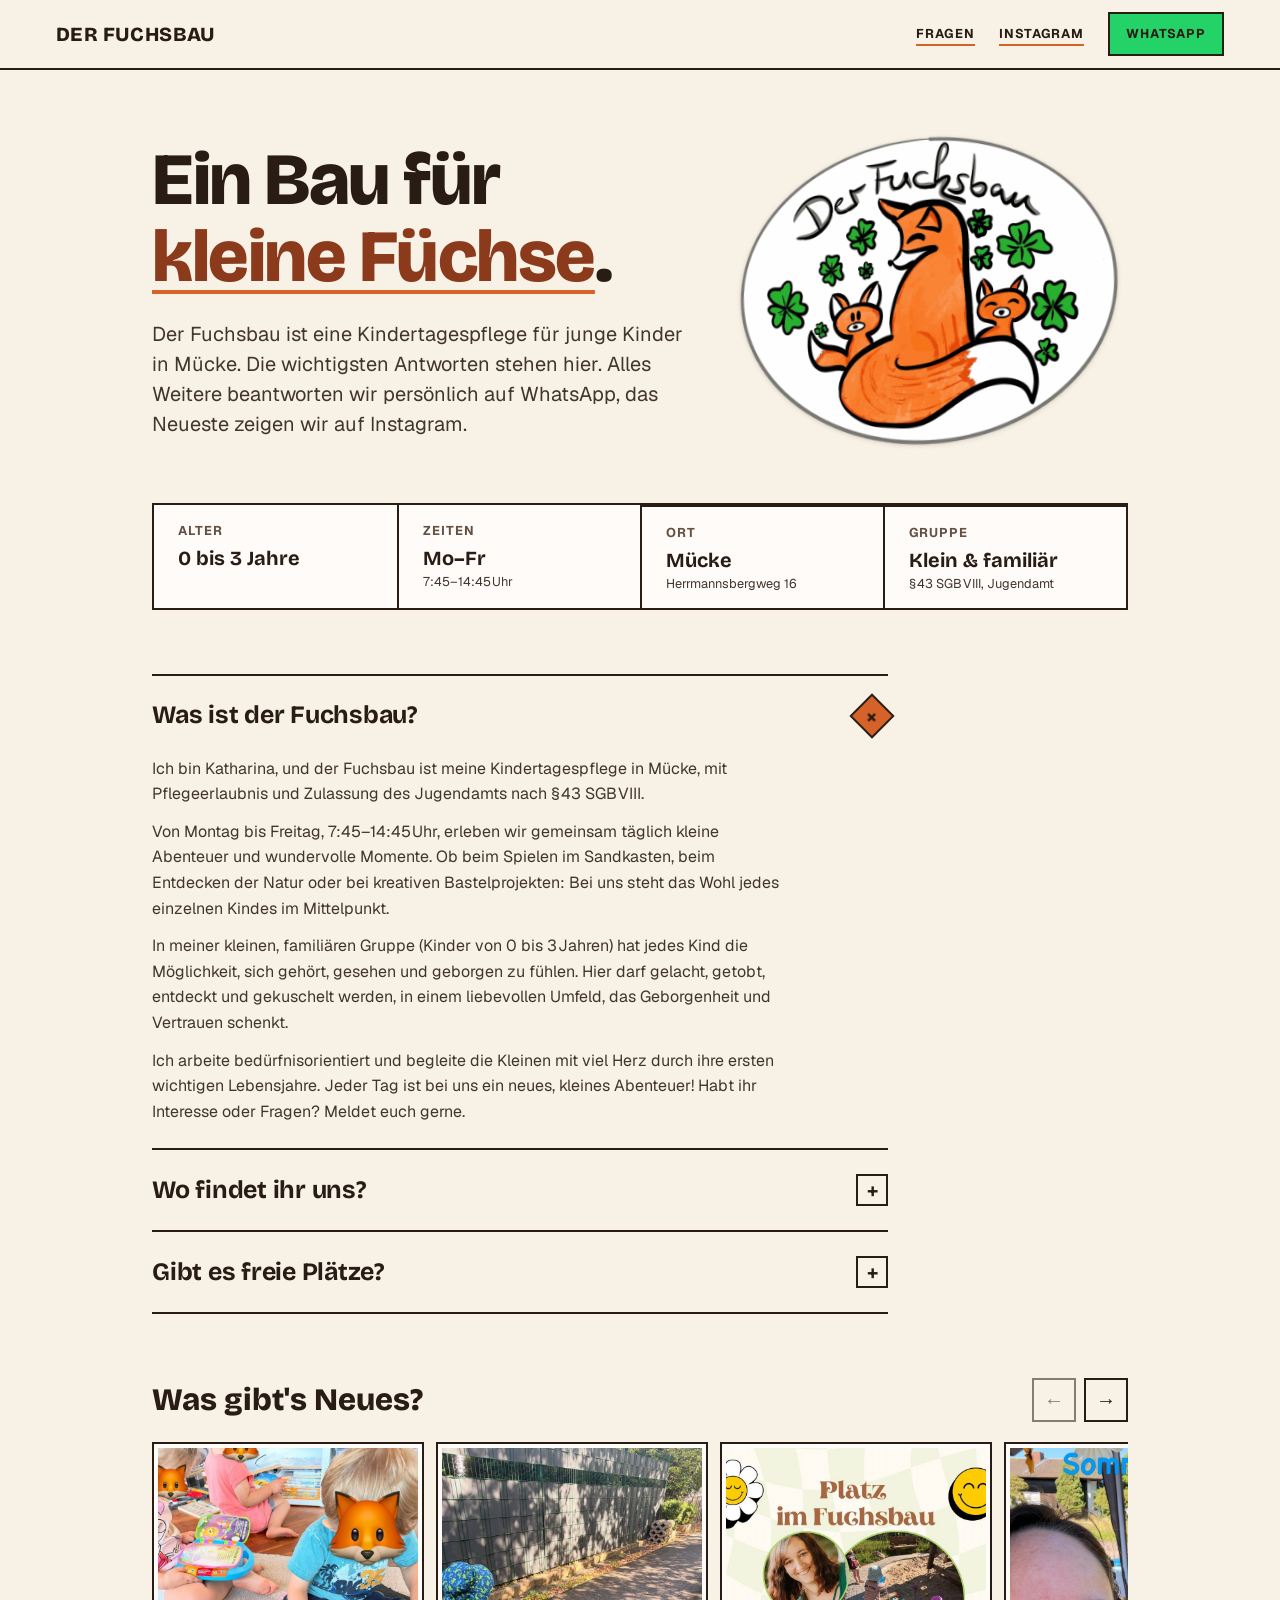
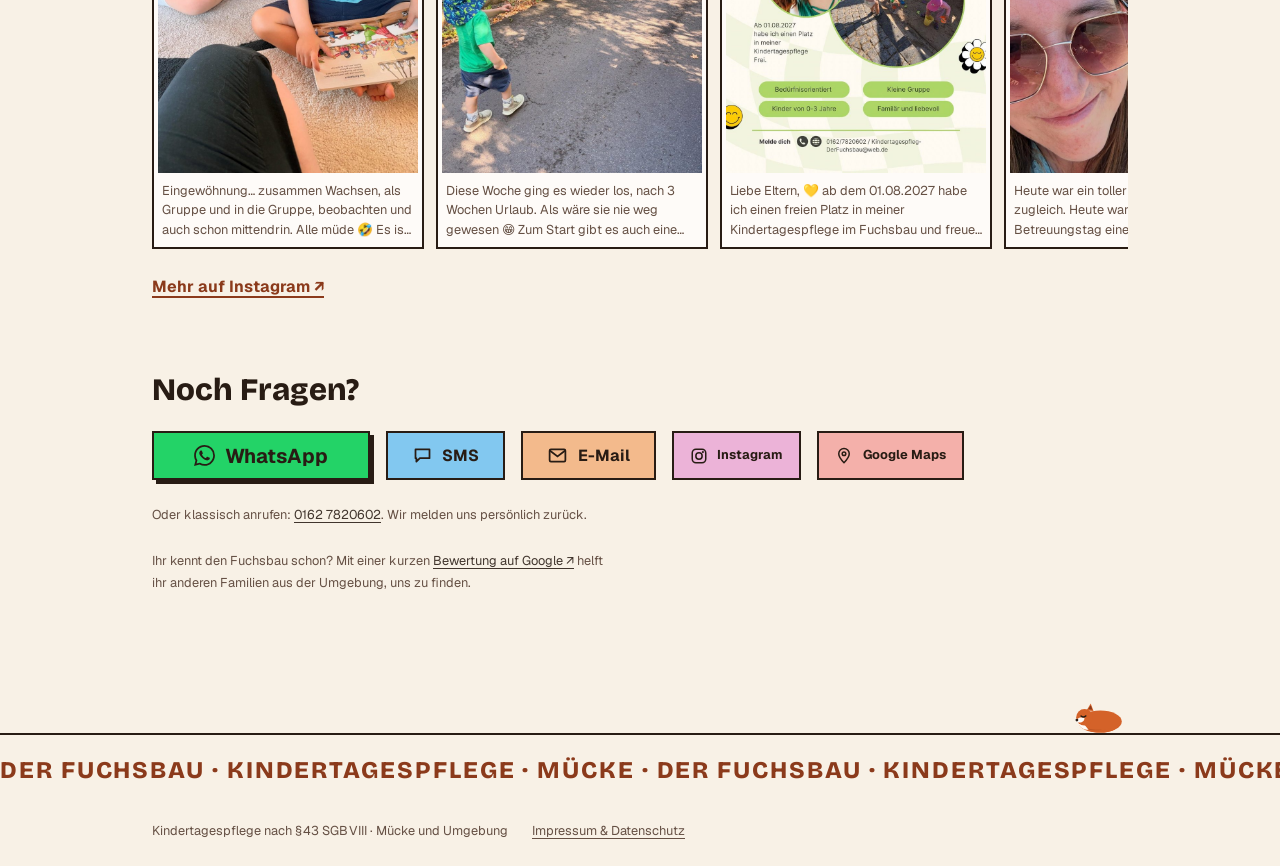
==== commit 059b953b: "Fakten-Leiste: kaputte Zeiten-Zelle korrigiert Co-Authored-By: Claude Fable 5.1 <noreply@anthropic.c" ====
--- a/index.html
+++ b/index.html
@@ -729,7 +729,7 @@
   <section class="facts reveal" style="--i: 3" aria-label="Das Wichtigste auf einen Blick">
     <ul>
       <li><span class="k">Alter</span><span class="v">0 bis 3 Jahre</span></li>
-      <li><span class="k">Zeiten</span><span class="v">Mo–Fr<small>7:45–14:45<span class="v">Mo–Fr, 7:45–14:45&#8202;Uhr</span>#8202;Uhr</small></span></li>
+      <li><span class="k">Zeiten</span><span class="v">Mo–Fr<small>7:45–14:45&#8202;Uhr</small></span></li>
       <li><span class="k">Ort</span><span class="v">Mücke<small>Herrmannsbergweg 16</small></span></li>
       <li><span class="k">Gruppe</span><span class="v">Klein &amp; familiär<small>§&#8202;43 SGB&#8202;VIII, Jugendamt</small></span></li>
     </ul>
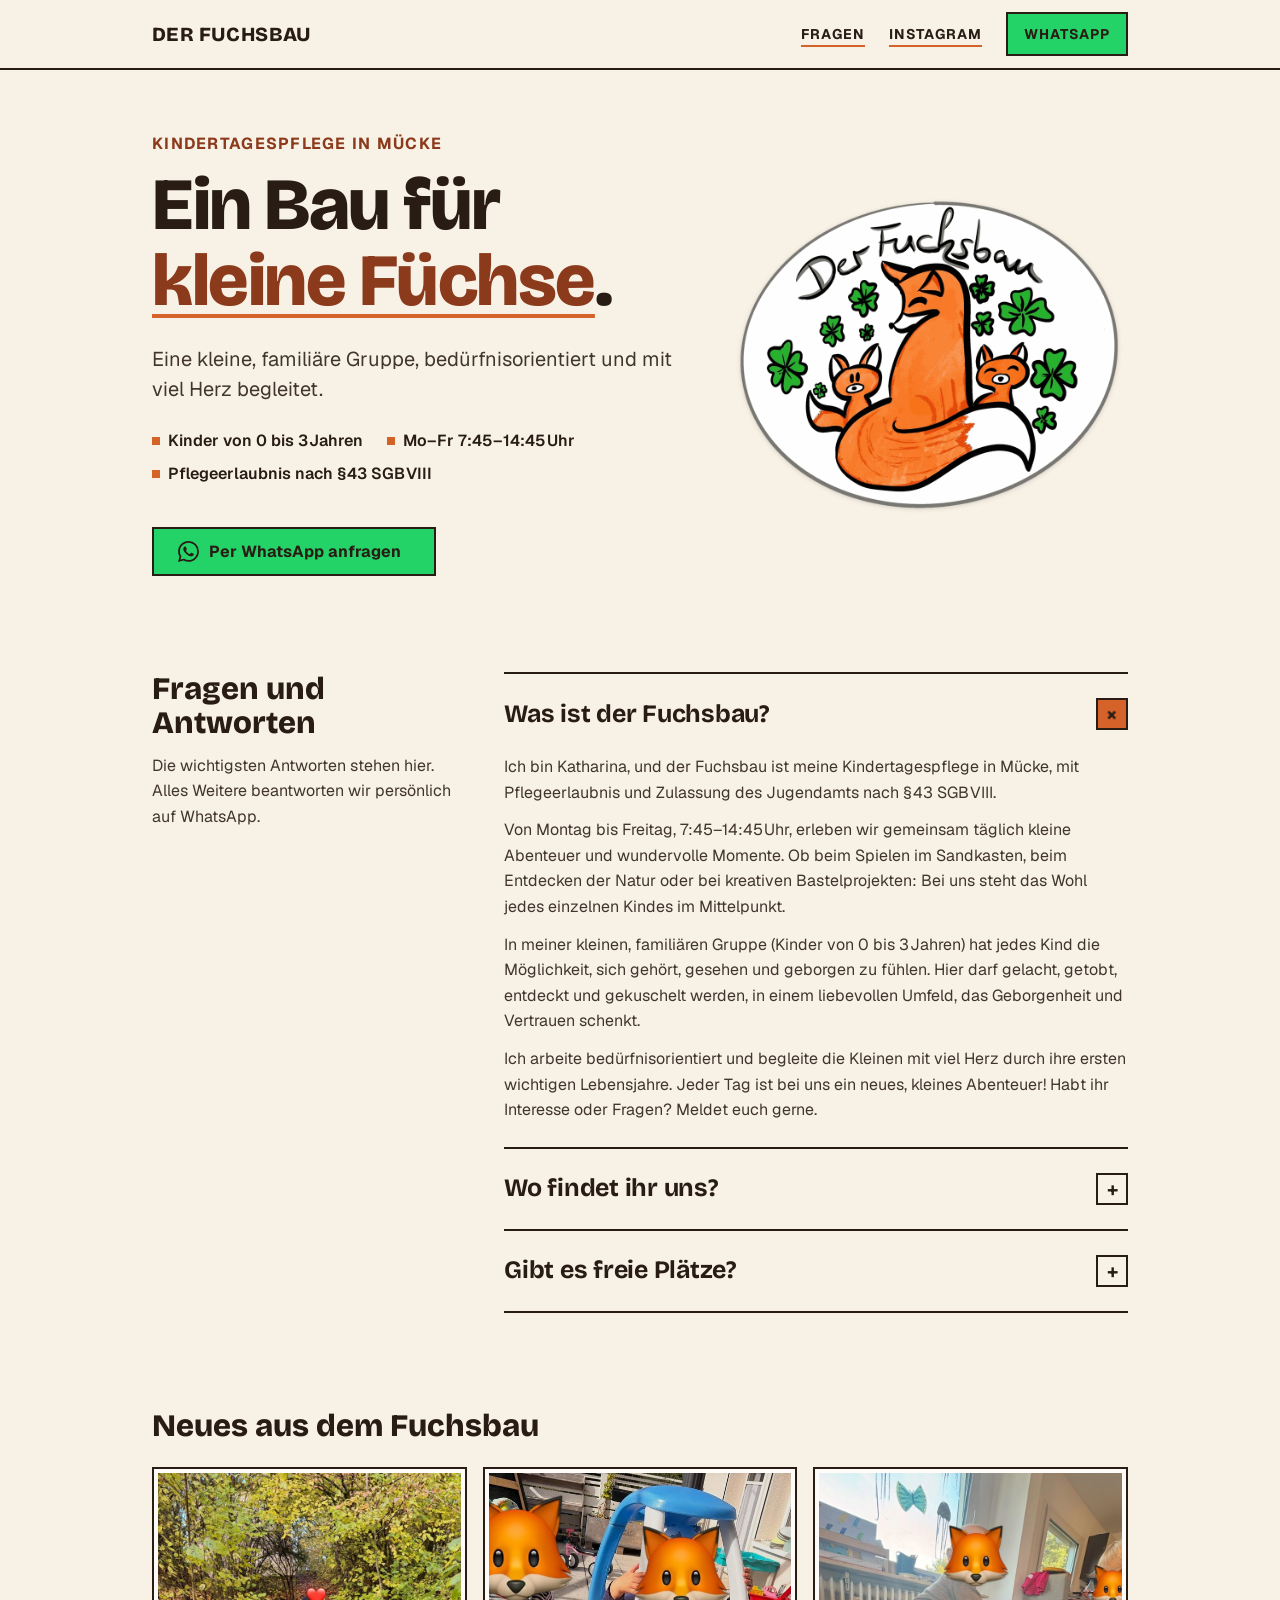
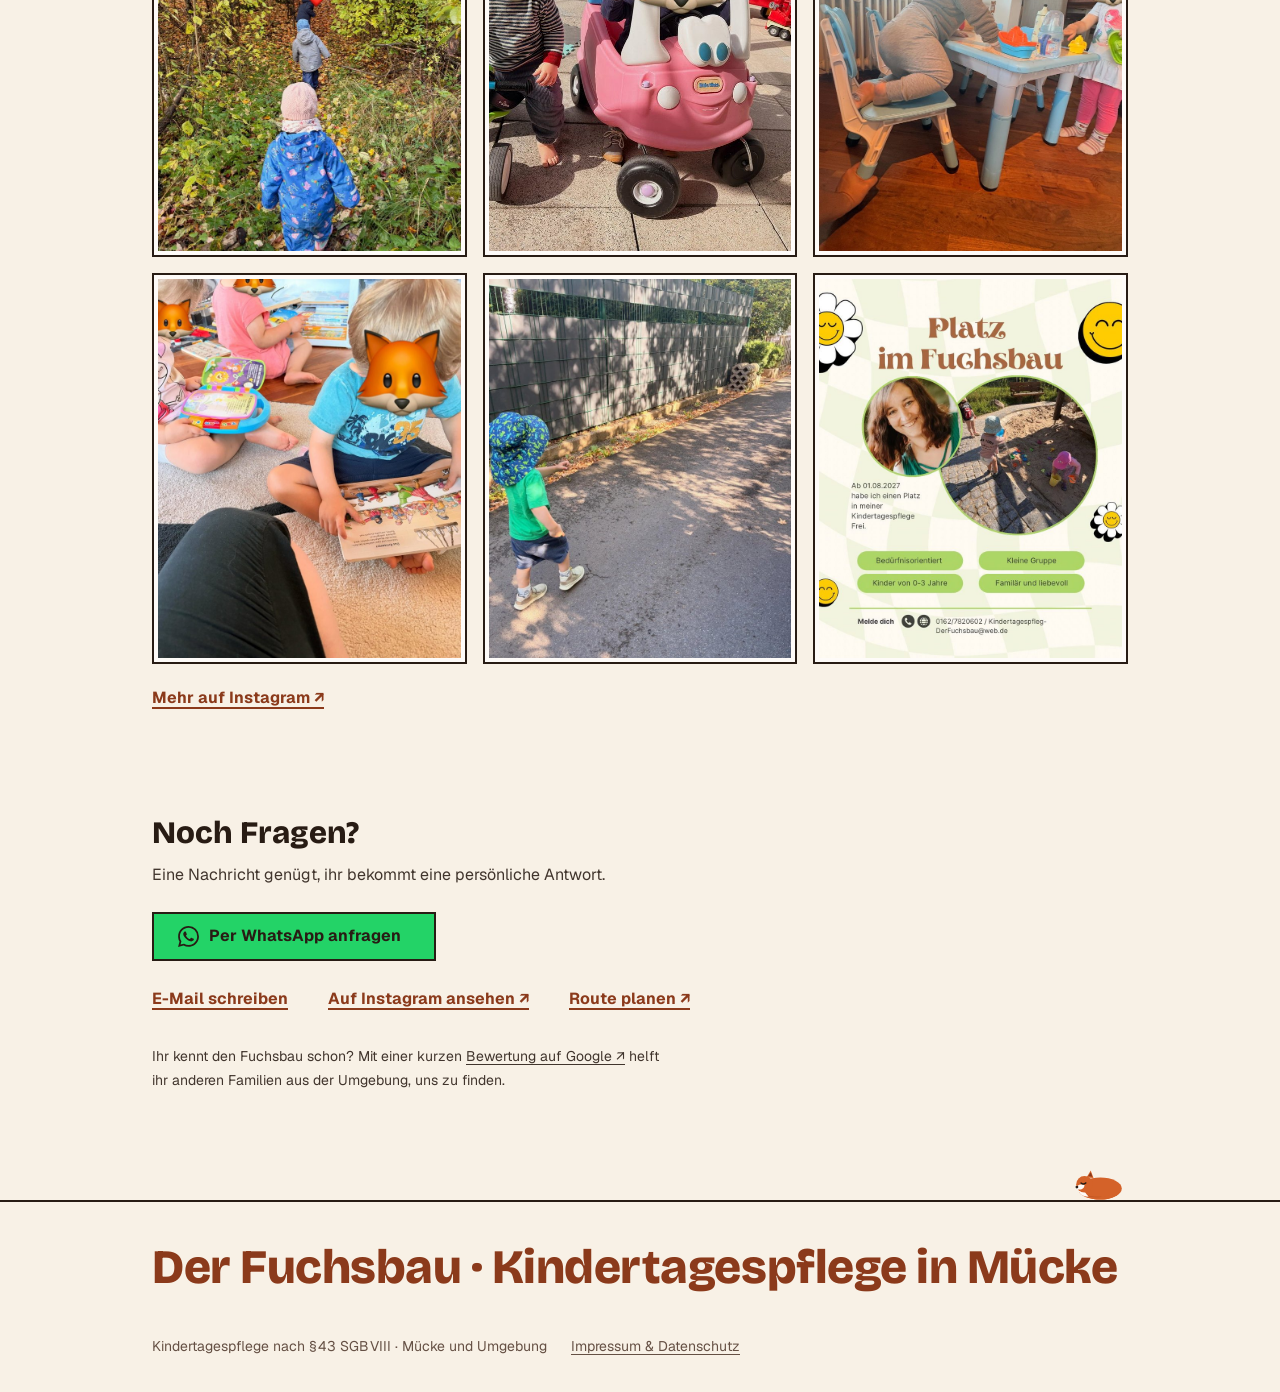
==== commit 5a188400: "Design-Feinschliff: Hero, Fotoraster, Kontakt, weniger Adressdaten Startseite (Option A, Impressum b" ====
--- a/index.html
+++ b/index.html
@@ -10,6 +10,7 @@
 <meta property="og:image" content="https://www.der-fuchsbau.net/og-image.jpg">
 <meta property="og:image:width" content="1200">
 <meta property="og:image:height" content="630">
+<meta name="twitter:card" content="summary_large_image">
 <meta name="theme-color" content="#F7EFE2">
 <link rel="icon" href="data:image/svg+xml,<svg xmlns=%22http://www.w3.org/2000/svg%22 viewBox=%220 0 240 230%22><polygon fill=%22%23D4622A%22 points=%2252,14 98,74 26,88%22/><polygon fill=%22%23D4622A%22 points=%22188,14 214,88 142,74%22/><polygon fill=%22%238B3A1A%22 points=%2260,32 88,70 46,78%22/><polygon fill=%22%238B3A1A%22 points=%22180,32 194,78 152,70%22/><path fill=%22%23D4622A%22 d=%22M26 88 L214 88 Q216 150 120 212 Q24 150 26 88 Z%22/><path fill=%22%23FBF3EA%22 d=%22M120 212 Q66 172 80 122 L120 144 L160 122 Q174 172 120 212 Z%22/><circle fill=%22%232C1F14%22 cx=%2286%22 cy=%22112%22 r=%227%22/><circle fill=%22%232C1F14%22 cx=%22154%22 cy=%22112%22 r=%227%22/><path fill=%22%232C1F14%22 d=%22M106 152 L134 152 Q137 154 134 158 L124 170 Q120 174 116 170 L106 158 Q103 154 106 152 Z%22/></svg>">
 <script type="application/ld+json">
@@ -19,13 +20,11 @@
   "name": "Der Fuchsbau, Kindertagespflege",
   "address": {
     "@type": "PostalAddress",
-    "streetAddress": "Herrmannsbergweg 16",
-    "postalCode": "35325",
+    "streetAddress": "Herrmannsbergweg",
     "addressLocality": "Mücke",
     "addressRegion": "Hessen",
     "addressCountry": "DE"
   },
-  "telephone": "+491627820602",
   "email": "info@der-fuchsbau.net",
   "openingHours": "Mo-Fr 07:45-14:45",
   "areaServed": "Mücke und Umgebung",
@@ -56,20 +55,41 @@
 
 :focus-visible { outline: 2px solid var(--color-focus); outline-offset: 3px; }
 
+/* .nav-slab davor, damit „.nav-slab > *" (position: relative) hier nicht greift */
+.nav-slab .skip-link {
+  position: absolute;
+  z-index: 10;
+  left: var(--page-gutter);
+  top: var(--space-xs);
+  padding: var(--space-xs) var(--space-md);
+  background: var(--color-ink);
+  color: var(--color-paper);
+  font-weight: 700;
+  text-decoration: none;
+  transform: translateY(-200%);
+}
+.nav-slab .skip-link:focus { transform: none; }
+
 /* ---- Nav · N7 brutal slab (rund verboten, Kante ist die Stimme) ---- */
 .nav-slab {
-  display: flex;
-  align-items: center;
-  gap: var(--space-lg);
-  padding: var(--space-sm) var(--page-gutter);
+  padding-block: var(--space-sm);
   border-bottom: var(--rule-heavy);
   background: var(--color-paper);
   position: relative;
   overflow: clip;
 }
 .nav-slab > * { position: relative; z-index: 1; }
-
-/* Der Charaktermoment: alle ~32 s galoppiert ein kleiner Fuchs durch die Zeile */
+/* Inhalt der Leiste auf denselben Kanten wie der Seiteninhalt */
+.nav-inner {
+  display: flex;
+  align-items: center;
+  gap: var(--space-lg);
+  max-width: var(--content-max);
+  margin-inline: auto;
+  padding-inline: var(--page-gutter);
+}
+
+/* Der Charaktermoment: nach dem Laden galoppiert einmal ein kleiner Fuchs durch die Zeile */
 .fox-runner {
   position: absolute;
   z-index: 0;
@@ -78,8 +98,8 @@
   width: 80px;
   height: 27px;
   pointer-events: none;
-  animation: fox-cross 32s linear infinite;
-  animation-delay: 1.2s;
+  /* Einmal quer durch, unter 5 s (WCAG 2.2.2: keine Endlos-Bewegung ohne Pause-Knopf) */
+  animation: fox-cross 4.6s linear 1.2s 1 forwards;
   transform: translateX(100vw);
 }
 .fox-runner svg { display: block; width: 100%; height: 100%; overflow: visible; animation: fox-bob 0.28s ease-in-out infinite alternate; }
@@ -95,8 +115,7 @@
 .fr-tail   { transform-box: fill-box; transform-origin: left center; animation: fox-flutter 0.5s ease-in-out infinite alternate; }
 @keyframes fox-cross {
   0%   { transform: translateX(100vw); }
-  17%  { transform: translateX(-90px); }
-  100% { transform: translateX(-90px); }
+  100% { transform: translateX(-90px); visibility: hidden; }
 }
 @keyframes fox-bob     { from { transform: translateY(0); } to { transform: translateY(-2.5px); } }
 @keyframes fox-swing-f { from { transform: rotate(-14deg); } to { transform: rotate(16deg); } }
@@ -126,6 +145,9 @@
   text-decoration: none;
   white-space: nowrap;
   line-height: 1;
+  display: inline-flex;
+  align-items: center;
+  min-height: 44px;
 }
 .slab-nav { margin-left: auto; }
 .slab-nav ul { display: flex; gap: var(--space-lg); list-style: none; }
@@ -179,8 +201,6 @@
 @media (max-width: 40rem) {
   .slab-nav { display: none; } /* Fragen stehen direkt darunter, Instagram im Kontaktblock */
   .slab-cta { margin-left: auto; }
-  /* Mobil bleibt der WhatsApp-Einstieg immer erreichbar */
-  .nav-slab { position: sticky; top: 0; z-index: 10; padding-top: max(var(--space-sm), env(safe-area-inset-top)); }
 }
 
 /* ---- Eingangs-Sequenz — eine orchestrierte Enthüllung, danach steht die Seite ---- */
@@ -212,7 +232,6 @@
   line-height: 1.04;
   letter-spacing: -0.02em;
   overflow-wrap: anywhere;
-  text-wrap: balance;
   min-width: 0;
   margin-bottom: var(--space-lg);
 }
@@ -223,89 +242,68 @@
   text-decoration-thickness: 4px;
   text-underline-offset: 0.12em;
 }
+.hero-art .h1-kicker {
+  display: block;
+  margin-bottom: var(--space-sm);
+  font-family: var(--font-body);
+  font-size: var(--text-base);
+  font-weight: 700;
+  line-height: 1.3;
+  letter-spacing: 0.08em;
+  text-transform: uppercase;
+  color: var(--color-accent-deep);
+}
 .hero-art .lede {
   font-size: var(--text-md);
   line-height: 1.5;
   max-width: 46ch;
   color: var(--color-ink-2);
 }
+.facts {
+  list-style: none;
+  display: flex;
+  flex-wrap: wrap;
+  gap: var(--space-xs) var(--space-lg);
+  margin-block: var(--space-lg) var(--space-xl);
+  font-weight: 600;
+}
+.facts li { display: inline-flex; align-items: center; gap: var(--space-xs); }
+.facts li::before {
+  content: "";
+  flex-shrink: 0;
+  width: 0.5rem;
+  height: 0.5rem;
+  background: var(--color-accent);
+}
 .logo-mark {
   display: block;
   width: min(100%, 24rem);
   height: auto;
   margin-inline: auto;
-  transform: rotate(-2deg);
   filter: var(--shadow-drop);
 }
 @media (max-width: 60rem) {
   .hero-art { grid-template-columns: minmax(0, 1fr); padding-block: var(--space-xl) var(--space-2xl); }
   .logo-mark { width: min(74%, 18rem); }
 }
-@media (max-width: 40rem) {
-  .hero-art { padding-block: var(--space-lg) var(--space-2xl); gap: var(--space-md); }
-  .fox-wrap { order: -1; }
-  .logo-mark { width: 9.5rem; margin-inline: 0; transform: rotate(-3deg); }
-  .hero-art h1 { margin-bottom: var(--space-md); }
-  .hero-art .lede { font-size: var(--text-base); }
-}
-
-/* ---- Fakten-Leiste · das Wichtigste auf einen Blick, ohne Klick ---- */
-.facts {
+
+/* ---- FAQ · Überschrift links, Fragen rechts ---- */
+.faq {
+  display: grid;
+  grid-template-columns: minmax(0, 1fr) minmax(0, 2fr);
+  gap: var(--space-xl);
+  align-items: start;
   max-width: var(--content-max, 68rem);
   margin-inline: auto;
   padding-inline: var(--page-gutter);
-  margin-top: calc(-1 * var(--space-xl));
-  margin-bottom: var(--space-2xl);
-}
-.facts ul {
-  list-style: none;
-  display: grid;
-  grid-template-columns: repeat(2, minmax(0, 1fr));
-  border: var(--rule-heavy);
-  background: var(--color-photo-paper);
-}
-.facts li {
-  padding: var(--space-sm) var(--space-md);
-  min-width: 0;
-}
-.facts li:nth-child(even) { border-left: var(--rule-heavy); }
-.facts li:nth-child(n+3) { border-top: var(--rule-heavy); }
-@media (min-width: 46rem) {
-  .facts ul { grid-template-columns: repeat(4, minmax(0, 1fr)); }
-  .facts li { padding: var(--space-md) var(--space-lg); border-top: 0; border-left: var(--rule-heavy); }
-  .facts li:first-child { border-left: 0; }
-}
-@media (max-width: 40rem) {
-  .facts { margin-top: calc(-1 * var(--space-lg)); margin-bottom: var(--space-xl); }
-  .facts .v { font-size: var(--text-base); }
-}
-.facts .k {
-  display: block;
-  font-size: var(--text-sm);
-  font-weight: 700;
-  letter-spacing: 0.08em;
-  text-transform: uppercase;
-  color: var(--color-muted);
-  margin-bottom: var(--space-2xs);
-}
-.facts .v {
-  font-family: var(--font-display);
-  font-weight: 700;
-  font-size: var(--text-md);
-  line-height: 1.2;
-  color: var(--color-ink);
-  overflow-wrap: anywhere;
-}
-.facts .v small { display: block; font-family: var(--font-body); font-weight: 400; font-size: var(--text-sm); color: var(--color-ink-2); margin-top: 2px; }
-
-/* ---- FAQ · das ehrliche Interview ---- */
-.faq {
-  max-width: var(--content-max, 68rem);
-  margin-inline: auto;
-  padding-inline: var(--page-gutter);
-  margin-bottom: var(--space-2xl);
-}
-.faq details { max-width: var(--text-col, 46rem); }
+  margin-bottom: var(--space-3xl);
+}
+.faq__head { position: sticky; top: var(--space-lg); }
+.faq__head p { margin-top: var(--space-sm); color: var(--color-ink-2); max-width: 32ch; }
+@media (max-width: 60rem) {
+  .faq { grid-template-columns: minmax(0, 1fr); gap: var(--space-lg); }
+  .faq__head { position: static; }
+}
 .faq details { border-top: var(--rule-heavy); }
 .faq details:last-of-type { border-bottom: var(--rule-heavy); }
 .faq summary {
@@ -319,7 +317,7 @@
   min-height: 44px;
 }
 .faq summary::-webkit-details-marker { display: none; }
-.faq summary h2 {
+.faq summary .q {
   font-family: var(--font-display);
   font-weight: 700;
   font-size: var(--text-lg);
@@ -340,9 +338,15 @@
   transition: transform var(--dur-short) var(--ease-out),
               background-color var(--dur-short) var(--ease-out);
 }
+/* Nur das Plus dreht sich zum Kreuz, der Kasten bleibt gerade */
+.faq summary .marker::before {
+  content: "+";
+  transition: transform var(--dur-short) var(--ease-out);
+}
 .faq summary:hover .marker { background: var(--color-paper-2); }
 .faq summary:active .marker { transform: translateY(1px); }
-.faq details[open] summary .marker { transform: rotate(45deg); background: var(--color-accent); }
+.faq details[open] summary .marker { background: var(--color-accent); }
+.faq details[open] summary .marker::before { transform: rotate(45deg); }
 .faq .answer {
   padding-bottom: var(--space-lg);
   max-width: 58ch;
@@ -357,20 +361,8 @@
   to   { opacity: 1; transform: none; }
 }
 
-/* ---- Einblicke · Foto-Galerie (erscheint erst, wenn gallery/ synchronisiert ist) ---- */
-.gallery {
-  max-width: var(--content-max, 68rem);
-  margin-inline: auto;
-  padding-inline: var(--page-gutter);
-  margin-bottom: var(--space-2xl);
-}
-.gallery__head {
-  display: flex;
-  align-items: center;
-  gap: var(--space-md);
-  margin-bottom: var(--space-md);
-}
-.gallery__head h2 {
+/* Abschnittsüberschriften: eine Größe für alle h2 */
+.faq__head h2, .gallery h2, .voices h2, .ask h2 {
   font-family: var(--font-display);
   font-weight: 800;
   font-size: var(--text-xl);
@@ -378,92 +370,66 @@
   overflow-wrap: anywhere;
   min-width: 0;
 }
-.gallery__nav { margin-left: auto; display: flex; gap: var(--space-xs); }
-.g-btn {
-  width: 44px; height: 44px;
-  display: grid; place-items: center;
-  border: var(--rule-heavy);
-  background: var(--color-paper);
-  color: var(--color-ink);
-  font-size: var(--text-md);
-  font-weight: 700;
-  line-height: 1;
-  cursor: pointer;
-  transition: background-color var(--dur-short) var(--ease-out);
-}
-.g-btn:hover { background: var(--color-paper-2); }
-.g-btn:active { transform: translateY(1px); }
-.g-btn[aria-disabled="true"] { opacity: 0.55; cursor: not-allowed; }
-@media (max-width: 40rem) { .gallery__nav { display: none; } } /* mobil wird gewischt */
-.g-track {
-  display: flex;
-  gap: var(--space-sm);
-  overflow-x: auto;
-  scroll-snap-type: x mandatory;
-  scrollbar-width: none;
-  padding-block: var(--space-2xs);
-}
-.g-track::-webkit-scrollbar { display: none; }
-.g-slide {
-  flex: 0 0 clamp(14rem, 62vw, 17rem);
-  scroll-snap-align: start;
-  display: flex;
-  flex-direction: column;
-  border: var(--rule-heavy);
-  background: var(--color-photo-paper);
-  padding: var(--space-2xs);
-  text-decoration: none;
-  color: inherit;
-  transition: transform var(--dur-short) var(--ease-out);
-}
-a.g-slide:hover { transform: translateY(-2px); }
-.g-slide img {
-  display: block;
-  width: 100%;
-  aspect-ratio: 4 / 5;
-  object-fit: cover;
-  background: var(--color-paper-2);
-}
-.g-cap {
-  display: -webkit-box;
-  -webkit-box-orient: vertical;
-  -webkit-line-clamp: 3;
-  overflow: hidden;
-  padding: var(--space-xs) var(--space-2xs) var(--space-2xs);
-  font-size: var(--text-sm);
-  line-height: 1.5;
-  color: var(--color-muted);
-}
-.gallery__more {
+.gallery h2, .voices h2, .ask h2 { margin-bottom: var(--space-lg); }
+
+/* Textlinks: eine Optik für alle */
+.text-link {
   display: inline-flex;
   align-items: center;
   min-height: 44px;
-  margin-top: var(--space-sm);
   color: var(--color-accent-deep);
   font-weight: 700;
   text-decoration: underline;
   text-decoration-thickness: 2px;
   text-underline-offset: 0.22em;
-  white-space: nowrap;
-}
-.gallery__more:hover { color: var(--color-ink); }
-
+  transition: color var(--dur-short) var(--ease-out),
+              text-decoration-thickness var(--dur-micro) var(--ease-out);
+}
+.text-link:hover { color: var(--color-ink); text-decoration-thickness: 3px; }
+
+/* ---- Einblicke · Foto-Raster (erscheint erst, wenn gallery/ synchronisiert ist) ---- */
+.gallery {
+  max-width: var(--content-max, 68rem);
+  margin-inline: auto;
+  padding-inline: var(--page-gutter);
+  margin-bottom: var(--space-3xl);
+}
+.g-grid {
+  list-style: none;
+  display: grid;
+  grid-template-columns: repeat(3, minmax(0, 1fr));
+  gap: var(--space-md);
+  margin-bottom: var(--space-sm);
+}
+@media (max-width: 40rem) {
+  .g-grid { grid-template-columns: repeat(2, minmax(0, 1fr)); gap: var(--space-sm); }
+}
+.g-tile {
+  display: block;
+  border: var(--rule-heavy);
+  background: var(--color-photo-paper);
+  padding: var(--space-2xs);
+  transition: transform var(--dur-short) var(--ease-out);
+}
+.g-frame { display: block; overflow: hidden; }
+.g-tile img {
+  display: block;
+  width: 100%;
+  height: auto;
+  aspect-ratio: 4 / 5;
+  object-fit: cover;
+  transition: transform 400ms var(--ease-out);
+}
+a.g-tile:hover { transform: translateY(-2px); }
+a.g-tile:hover img { transform: scale(1.03); }
+a.g-tile:active { transform: translateY(1px); }
 
 /* ---- Stimmen · Google-Bewertungen (erscheint erst, wenn reviews.json synchronisiert ist) ---- */
 .voices {
   max-width: var(--content-max, 68rem);
   margin-inline: auto;
   padding-inline: var(--page-gutter);
-  margin-bottom: var(--space-2xl);
-}
-.voices h2 {
-  font-family: var(--font-display);
-  font-weight: 800;
-  font-size: var(--text-xl);
-  line-height: 1.1;
-  overflow-wrap: anywhere;
-  min-width: 0;
-  margin-bottom: var(--space-md);
+  margin-bottom: var(--space-3xl);
 }
 .voices__score {
   display: flex;
@@ -499,29 +465,18 @@
 .voice p { color: var(--color-ink-2); }
 .voice figcaption { color: var(--color-muted); font-size: var(--text-sm); margin-top: var(--space-2xs); }
 
-/* ---- Kontakt-CTA am Fuß der Fragen ---- */
+/* ---- Kontakt: ein Hauptbutton, der Rest als Textlinks ---- */
 .ask {
   max-width: var(--content-max, 68rem);
   margin-inline: auto;
   padding-inline: var(--page-gutter);
-  margin-bottom: var(--space-3xl);
-}
-.ask h2 {
-  font-family: var(--font-display);
-  font-weight: 800;
-  font-size: var(--text-xl);
-  line-height: 1.1;
-  margin-bottom: var(--space-lg);
-}
-.contact-row {
-  display: flex;
-  flex-wrap: wrap;
-  align-items: center;
-  gap: var(--space-md) var(--space-lg);
-}
+  margin-bottom: var(--space-2xl);
+}
+.ask .ask__lede { color: var(--color-ink-2); margin-top: calc(-1 * var(--space-sm)); margin-bottom: var(--space-lg); max-width: 46ch; }
 .c-btn {
   display: inline-flex;
   align-items: center;
+  justify-content: center;
   gap: 0.6rem;
   min-height: 48px;
   padding: var(--space-sm) var(--space-lg);
@@ -534,45 +489,27 @@
   transition: background-color var(--dur-short) var(--ease-out),
               transform 100ms var(--ease-out);
 }
-.c-btn:hover { transform: translateY(-1.5px); }
+.c-btn:hover { transform: translateY(-2px); }
 .c-btn:active { transform: translateY(1px); }
 .c-btn svg { width: 21px; height: 21px; flex-shrink: 0; }
-.c-btn--wa { background: var(--color-whatsapp); padding-inline: var(--space-xl); font-size: var(--text-md); box-shadow: 4px 4px 0 var(--color-ink); }
-.c-btn--wa:active { box-shadow: 1px 1px 0 var(--color-ink); }
+.c-btn--wa { background: var(--color-whatsapp); }
 .c-btn--wa:hover { background: var(--color-whatsapp-dn); }
-.c-btn--sms { background: var(--color-badge-sms); }
-.c-btn--sms:hover { background: var(--color-badge-sms-dn); }
-.c-btn--mail { background: var(--color-badge-mail); }
-.c-btn--mail:hover { background: var(--color-badge-mail-dn); }
-.c-btn--ig { background: var(--color-badge-ig); }
-.c-btn--ig:hover { background: var(--color-badge-ig-dn); }
-.c-btn--maps { background: var(--color-badge-maps); }
-.c-btn--maps:hover { background: var(--color-badge-maps-dn); }
-.contact-links { display: flex; flex-wrap: wrap; gap: var(--space-md); }
-.contact-links .c-btn { min-height: 44px; padding: var(--space-xs) var(--space-md); font-size: var(--text-sm); }
-.contact-links .c-btn svg { width: 18px; height: 18px; }
-.contact-row { gap: var(--space-md); align-items: stretch; }
-@media (max-width: 40rem) { .c-btn--wa { width: 100%; justify-content: center; } }
-.ig-link {
-  color: var(--color-accent-deep);
-  font-weight: 700;
-  text-decoration: underline;
-  text-decoration-thickness: 2px;
-  text-underline-offset: 0.22em;
-  white-space: nowrap;
-  min-height: 44px;
-  display: inline-flex;
-  align-items: center;
-}
-.ig-link:hover { color: var(--color-ink); }
+@media (max-width: 40rem) { .c-btn { width: 100%; } }
+.contact-links {
+  list-style: none;
+  display: flex;
+  flex-wrap: wrap;
+  gap: 0 var(--space-xl);
+  margin-top: var(--space-md);
+}
 .ask__alt {
   margin-top: var(--space-lg);
-  color: var(--color-muted);
+  color: var(--color-ink-2);
   font-size: var(--text-sm);
   max-width: 58ch;
   line-height: 1.7;
 }
-.ask__alt a { color: var(--color-ink-2); text-underline-offset: 0.2em; white-space: nowrap; }
+.ask__alt a { color: var(--color-ink-2); text-underline-offset: 0.2em; }
 .ask__alt a:hover { color: var(--color-ink); }
 
 /* ---- Schlafender Fuchs auf der Footer-Linie (Mittagsschlaf) ---- */
@@ -628,35 +565,32 @@
   .fox-sleeper .fs-z { animation: none; opacity: 0; }
 }
 
-/* ---- Footer · Ft8 marquee scroll ---- */
-.foot-marquee { overflow: hidden; border-top: var(--rule-heavy); }
-.foot-marquee__track {
-  display: flex;
-  gap: var(--space-2xl);
-  white-space: nowrap;
-  padding-block: var(--space-md);
-  animation: foot-marquee 48s linear infinite;
-}
-.foot-marquee__track span {
+/* ---- Footer · der Name einmal groß gesetzt, ruhig ---- */
+.site-foot { border-top: var(--rule-heavy); }
+.foot-word {
+  max-width: var(--content-max, 68rem);
+  margin-inline: auto;
+  padding: var(--space-xl) var(--page-gutter) var(--space-md);
   font-family: var(--font-display);
   font-weight: 800;
-  letter-spacing: 0.08em;
-  text-transform: uppercase;
-  font-size: clamp(1rem, 2.5vw, 1.5rem);
+  font-size: clamp(1.75rem, 4vw, 3rem);
+  line-height: 1.05;
+  letter-spacing: -0.01em;
   color: var(--color-accent-deep);
-}
-@keyframes foot-marquee { from { transform: translateX(0); } to { transform: translateX(-50%); } }
+  text-wrap: balance;
+}
 .foot-meta {
   display: flex;
   flex-wrap: wrap;
-  gap: var(--space-xs) var(--space-lg);
+  align-items: center;
+  gap: 0 var(--space-lg);
   max-width: var(--content-max, 68rem);
   margin-inline: auto;
   padding: var(--space-md) var(--page-gutter) var(--space-lg);
   font-size: var(--text-sm);
   color: var(--color-muted);
 }
-.foot-meta a { color: var(--color-muted); text-underline-offset: 0.2em; }
+.foot-meta a { display: inline-flex; align-items: center; min-height: 44px; color: var(--color-muted); text-underline-offset: 0.2em; }
 .foot-meta a:hover { color: var(--color-ink-2); }
 .visually-hidden {
   position: absolute;
@@ -667,7 +601,6 @@
 }
 
 @media (prefers-reduced-motion: reduce) {
-  .foot-marquee__track { animation: none; }
   *, *::before, *::after {
     transition-duration: 1ms !important;
     animation-duration: 1ms !important;
@@ -677,7 +610,14 @@
 </head>
 <body>
 
+<svg width="0" height="0" style="position: absolute" aria-hidden="true">
+  <symbol id="i-wa" viewBox="0 0 24 24">
+    <path d="M17.472 14.382c-.297-.149-1.758-.867-2.03-.967-.273-.099-.471-.148-.67.15-.197.297-.767.966-.94 1.164-.173.199-.347.223-.644.075-.297-.15-1.255-.463-2.39-1.475-.883-.788-1.48-1.761-1.653-2.059-.173-.297-.018-.458.13-.606.134-.133.298-.347.446-.52.149-.174.198-.298.298-.497.099-.198.05-.371-.025-.52-.075-.149-.669-1.612-.916-2.207-.242-.579-.487-.5-.669-.51-.173-.008-.371-.01-.57-.01-.198 0-.52.074-.792.372-.272.297-1.04 1.016-1.04 2.479 0 1.462 1.065 2.875 1.213 3.074.149.198 2.096 3.2 5.077 4.487.709.306 1.262.489 1.694.625.712.227 1.36.195 1.871.118.571-.085 1.758-.719 2.006-1.413.248-.694.248-1.289.173-1.413-.074-.124-.272-.198-.57-.347m-5.421 7.403h-.004a9.87 9.87 0 01-5.031-1.378l-.361-.214-3.741.982.998-3.648-.235-.374a9.86 9.86 0 01-1.51-5.26c.001-5.45 4.436-9.884 9.888-9.884 2.64 0 5.122 1.03 6.988 2.898a9.825 9.825 0 012.893 6.994c-.003 5.45-4.437 9.884-9.885 9.884m8.413-18.297A11.815 11.815 0 0012.05 0C5.495 0 .16 5.335.157 11.892c0 2.096.547 4.142 1.588 5.945L.057 24l6.305-1.654a11.882 11.882 0 005.683 1.448h.005c6.554 0 11.89-5.335 11.893-11.893a11.821 11.821 0 00-3.48-8.413z"/>
+  </symbol>
+</svg>
+
 <header class="nav-slab">
+  <a class="skip-link" href="#inhalt">Zum Inhalt springen</a>
   <span class="fox-runner" aria-hidden="true">
     <svg viewBox="0 0 172 58" xmlns="http://www.w3.org/2000/svg">
       <!-- Schwanz: wehende Fahne mit weißer Spitze -->
@@ -702,42 +642,52 @@
       <circle class="fr-ink" cx="15.5" cy="17" r="2"/>
     </svg>
   </span>
-  <a class="slab-mark" href="/">Der Fuchsbau</a>
-  <nav class="slab-nav" aria-label="Hauptnavigation">
-    <ul>
-      <li><a href="#fragen">Fragen</a></li>
-      <li><a href="https://www.instagram.com/der_fuchsbau2025/" target="_blank" rel="noopener">Instagram</a></li>
-    </ul>
-  </nav>
-  <a class="slab-cta" href="https://wa.me/491627820602" target="_blank" rel="noopener">WhatsApp</a>
+  <div class="nav-inner">
+    <a class="slab-mark" href="/">Der Fuchsbau</a>
+    <nav class="slab-nav" aria-label="Hauptnavigation">
+      <ul>
+        <li><a href="#fragen">Fragen</a></li>
+        <li><a href="https://www.instagram.com/der_fuchsbau2025/" target="_blank" rel="noopener">Instagram<span class="visually-hidden"> (neuer Tab)</span></a></li>
+      </ul>
+    </nav>
+    <a class="slab-cta" href="https://wa.me/491627820602" target="_blank" rel="noopener">WhatsApp<span class="visually-hidden"> (neuer Tab)</span></a>
+  </div>
 </header>
 
-<main>
+<main id="inhalt">
   <section class="hero-art">
     <div>
-      <h1 class="reveal" style="--i: 0">Ein Bau für <span class="u-accent">kleine Füchse</span>.</h1>
-      <p class="lede reveal" style="--i: 1">Der Fuchsbau ist eine Kindertagespflege für junge Kinder
-      in Mücke. Die wichtigsten Antworten stehen hier. Alles Weitere
-      beantworten wir persönlich auf WhatsApp, das Neueste zeigen wir
-      auf Instagram.</p>
+      <h1 class="reveal" style="--i: 0"><span class="h1-kicker">Kindertagespflege in Mücke</span>
+      Ein Bau für <span class="u-accent">kleine Füchse</span>.</h1>
+      <p class="lede reveal" style="--i: 1">Eine kleine, familiäre Gruppe,
+      bedürfnisorientiert und mit viel Herz begleitet.</p>
+      <ul class="facts reveal" style="--i: 2" aria-label="Das Wichtigste in Kürze">
+        <li>Kinder von 0 bis 3&#8202;Jahren</li>
+        <li>Mo–Fr 7:45–14:45&#8202;Uhr</li>
+        <li>Pflegeerlaubnis nach §&#8202;43 SGB&#8202;VIII</li>
+      </ul>
+      <div class="reveal" style="--i: 3">
+        <a class="c-btn c-btn--wa" href="https://wa.me/491627820602" target="_blank" rel="noopener">
+          <svg viewBox="0 0 24 24" fill="currentColor" xmlns="http://www.w3.org/2000/svg" aria-hidden="true"><use href="#i-wa"/></svg>
+          Per WhatsApp anfragen<span class="visually-hidden"> (neuer Tab)</span>
+        </a>
+      </div>
     </div>
-    <div class="fox-wrap reveal" style="--i: 2">
+    <!-- Platz für ein Foto von Spielraum oder Garten (ohne Kinder), sobald Katharina eins liefert; bis dahin das Logo -->
+    <div class="fox-wrap reveal" style="--i: 4">
     <img class="logo-mark" src="logo.png" alt="Logo: Der Fuchsbau, eine Fuchsmama mit zwei Jungen, umgeben von Glücksklee" width="900" height="734" fetchpriority="high" decoding="async">
     </div>
   </section>
 
-  <section class="facts reveal" style="--i: 3" aria-label="Das Wichtigste auf einen Blick">
-    <ul>
-      <li><span class="k">Alter</span><span class="v">0 bis 3 Jahre</span></li>
-      <li><span class="k">Zeiten</span><span class="v">Mo–Fr<small>7:45–14:45&#8202;Uhr</small></span></li>
-      <li><span class="k">Ort</span><span class="v">Mücke<small>Herrmannsbergweg 16</small></span></li>
-      <li><span class="k">Gruppe</span><span class="v">Klein &amp; familiär<small>§&#8202;43 SGB&#8202;VIII, Jugendamt</small></span></li>
-    </ul>
-  </section>
-
-  <section class="faq" id="fragen" aria-label="Fragen und Antworten">
-    <details>
-      <summary><h2>Was ist der Fuchsbau?</h2><span class="marker" aria-hidden="true">+</span></summary>
+  <section class="faq" id="fragen" aria-labelledby="fragen-titel">
+    <div class="faq__head">
+      <h2 id="fragen-titel">Fragen und Antworten</h2>
+      <p>Die wichtigsten Antworten stehen hier. Alles Weitere beantworten
+      wir persönlich auf WhatsApp.</p>
+    </div>
+    <div class="faq__list">
+    <details open>
+      <summary><span class="q">Was ist der Fuchsbau?</span><span class="marker" aria-hidden="true"></span></summary>
       <div class="answer">
         <p>Ich bin Katharina, und der Fuchsbau ist meine Kindertagespflege
         in Mücke, mit Pflegeerlaubnis und Zulassung des Jugendamts nach
@@ -759,39 +709,27 @@
       </div>
     </details>
     <details>
-      <summary><h2>Wo findet ihr uns?</h2><span class="marker" aria-hidden="true">+</span></summary>
+      <summary><span class="q">Wo findet ihr uns?</span><span class="marker" aria-hidden="true"></span></summary>
       <div class="answer">
-        <p>Im Herrmannsbergweg&nbsp;16 in 35325 Mücke, für Familien aus
+        <p>Im Herrmannsbergweg in Mücke, für Familien aus
         Mücke und der Umgebung.<br>
-        <a href="https://maps.app.goo.gl/oRQpjVbUsBX8zNqx9" target="_blank" rel="noopener">Auf Google Maps öffnen&nbsp;↗</a></p>
+        <a class="text-link" href="https://maps.app.goo.gl/oRQpjVbUsBX8zNqx9" target="_blank" rel="noopener">Route planen&nbsp;↗<span class="visually-hidden"> (Google Maps, neuer Tab)</span></a></p>
       </div>
     </details>
     <details>
-      <summary><h2>Gibt es freie Plätze?</h2><span class="marker" aria-hidden="true">+</span></summary>
+      <summary><span class="q">Gibt es freie Plätze?</span><span class="marker" aria-hidden="true"></span></summary>
       <div class="answer">
         <p>Das ändert sich immer wieder. Fragt einfach kurz per WhatsApp
         nach, eine Nachricht genügt. Ihr bekommt eine persönliche Antwort.</p>
       </div>
     </details>
+    </div>
   </section>
-  <script>
-  /* Desktop: erste Frage aufgeklappt. Mobil bleibt sie zu, damit die
-     Fakten-Leiste und die weiteren Fragen ohne Textwand erreichbar sind. */
-  if (window.matchMedia('(min-width: 40.0625rem)').matches) {
-    document.querySelector('.faq details').open = true;
-  }
-  </script>
-
-  <section class="gallery" id="einblicke" hidden>
-    <div class="gallery__head">
-      <h2>Was gibt's Neues?</h2>
-      <div class="gallery__nav">
-        <button class="g-btn" type="button" data-dir="-1" aria-label="Vorherige Fotos">←</button>
-        <button class="g-btn" type="button" data-dir="1" aria-label="Weitere Fotos">→</button>
-      </div>
-    </div>
-    <div class="g-track" tabindex="0" role="region" aria-label="Neuigkeiten aus dem Fuchsbau, mit Pfeiltasten oder Wischen blättern"></div>
-    <a class="gallery__more" href="https://www.instagram.com/der_fuchsbau2025/" target="_blank" rel="noopener">Mehr auf Instagram&nbsp;↗</a>
+
+  <section class="gallery" id="einblicke" aria-labelledby="einblicke-titel" hidden>
+    <h2 id="einblicke-titel">Neues aus dem Fuchsbau</h2>
+    <ul class="g-grid"></ul>
+    <a class="text-link" href="https://www.instagram.com/der_fuchsbau2025/" target="_blank" rel="noopener">Mehr auf Instagram&nbsp;↗<span class="visually-hidden"> (neuer Tab)</span></a>
   </section>
 
   <section class="voices" id="stimmen" hidden>
@@ -802,53 +740,23 @@
       <span class="voices__meta"></span>
     </div>
     <div class="voices__list"></div>
-    <a class="ig-link" href="https://maps.app.goo.gl/oRQpjVbUsBX8zNqx9" target="_blank" rel="noopener">Alle Bewertungen auf Google&nbsp;↗</a>
+    <a class="text-link" href="https://maps.app.goo.gl/oRQpjVbUsBX8zNqx9" target="_blank" rel="noopener">Alle Bewertungen auf Google&nbsp;↗<span class="visually-hidden"> (neuer Tab)</span></a>
   </section>
 
-  <section class="ask" aria-label="Kontakt">
-    <h2>Noch Fragen?</h2>
-    <div class="contact-row">
-      <a class="c-btn c-btn--wa" href="https://wa.me/491627820602" target="_blank" rel="noopener">
-        <svg viewBox="0 0 24 24" fill="currentColor" xmlns="http://www.w3.org/2000/svg" aria-hidden="true">
-          <path d="M17.472 14.382c-.297-.149-1.758-.867-2.03-.967-.273-.099-.471-.148-.67.15-.197.297-.767.966-.94 1.164-.173.199-.347.223-.644.075-.297-.15-1.255-.463-2.39-1.475-.883-.788-1.48-1.761-1.653-2.059-.173-.297-.018-.458.13-.606.134-.133.298-.347.446-.52.149-.174.198-.298.298-.497.099-.198.05-.371-.025-.52-.075-.149-.669-1.612-.916-2.207-.242-.579-.487-.5-.669-.51-.173-.008-.371-.01-.57-.01-.198 0-.52.074-.792.372-.272.297-1.04 1.016-1.04 2.479 0 1.462 1.065 2.875 1.213 3.074.149.198 2.096 3.2 5.077 4.487.709.306 1.262.489 1.694.625.712.227 1.36.195 1.871.118.571-.085 1.758-.719 2.006-1.413.248-.694.248-1.289.173-1.413-.074-.124-.272-.198-.57-.347m-5.421 7.403h-.004a9.87 9.87 0 01-5.031-1.378l-.361-.214-3.741.982.998-3.648-.235-.374a9.86 9.86 0 01-1.51-5.26c.001-5.45 4.436-9.884 9.888-9.884 2.64 0 5.122 1.03 6.988 2.898a9.825 9.825 0 012.893 6.994c-.003 5.45-4.437 9.884-9.885 9.884m8.413-18.297A11.815 11.815 0 0012.05 0C5.495 0 .16 5.335.157 11.892c0 2.096.547 4.142 1.588 5.945L.057 24l6.305-1.654a11.882 11.882 0 005.683 1.448h.005c6.554 0 11.89-5.335 11.893-11.893a11.821 11.821 0 00-3.48-8.413z"/>
-        </svg>
-        WhatsApp
-      </a>
-      <a class="c-btn c-btn--sms" href="sms:+491627820602">
-        <svg viewBox="0 0 24 24" fill="none" stroke="currentColor" stroke-width="2" stroke-linejoin="round" xmlns="http://www.w3.org/2000/svg" aria-hidden="true">
-          <path d="M4 5 H 20 V 15 H 9 L 5 19 V 15 H 4 Z"/>
-        </svg>
-        SMS
-      </a>
-      <a class="c-btn c-btn--mail" href="mailto:info@der-fuchsbau.net">
-        <svg viewBox="0 0 24 24" fill="none" stroke="currentColor" stroke-width="2" xmlns="http://www.w3.org/2000/svg" aria-hidden="true">
-          <rect x="3" y="5" width="18" height="14" rx="1.5"/>
-          <path d="M 3.5 6.5 L 12 13 L 20.5 6.5" stroke-linecap="round"/>
-        </svg>
-        E-Mail
-      </a>
-      <div class="contact-links">
-      <a class="c-btn c-btn--ig" href="https://www.instagram.com/der_fuchsbau2025/" target="_blank" rel="noopener">
-        <svg viewBox="0 0 24 24" fill="none" stroke="currentColor" stroke-width="2" xmlns="http://www.w3.org/2000/svg" aria-hidden="true">
-          <rect x="3" y="3" width="18" height="18" rx="5"/>
-          <circle cx="12" cy="12" r="4.2"/>
-          <circle cx="17.2" cy="6.8" r="1.4" fill="currentColor" stroke="none"/>
-        </svg>
-        Instagram
-      </a>
-      <a class="c-btn c-btn--maps" href="https://maps.app.goo.gl/oRQpjVbUsBX8zNqx9" target="_blank" rel="noopener">
-        <svg viewBox="0 0 24 24" fill="none" stroke="currentColor" stroke-width="2" stroke-linejoin="round" xmlns="http://www.w3.org/2000/svg" aria-hidden="true">
-          <path d="M 12 21 C 12 21 5 13.6 5 9 A 7 7 0 0 1 19 9 C 19 13.6 12 21 12 21 Z"/>
-          <circle cx="12" cy="9" r="2.4"/>
-        </svg>
-        Google Maps
-      </a>
-      </div>
-    </div>
-    <p class="ask__alt">Oder klassisch anrufen: <a href="tel:+491627820602">0162&nbsp;7820602</a>.
-    Wir melden uns persönlich zurück.</p>
+  <section class="ask" aria-labelledby="kontakt-titel">
+    <h2 id="kontakt-titel">Noch Fragen?</h2>
+    <p class="ask__lede">Eine Nachricht genügt, ihr bekommt eine persönliche Antwort.</p>
+    <a class="c-btn c-btn--wa" href="https://wa.me/491627820602" target="_blank" rel="noopener">
+      <svg viewBox="0 0 24 24" fill="currentColor" xmlns="http://www.w3.org/2000/svg" aria-hidden="true"><use href="#i-wa"/></svg>
+      Per WhatsApp anfragen<span class="visually-hidden"> (neuer Tab)</span>
+    </a>
+    <ul class="contact-links">
+      <li><a class="text-link" href="mailto:info@der-fuchsbau.net">E-Mail schreiben</a></li>
+      <li><a class="text-link" href="https://www.instagram.com/der_fuchsbau2025/" target="_blank" rel="noopener">Auf Instagram ansehen&nbsp;↗<span class="visually-hidden"> (neuer Tab)</span></a></li>
+      <li><a class="text-link" href="https://maps.app.goo.gl/oRQpjVbUsBX8zNqx9" target="_blank" rel="noopener">Route planen&nbsp;↗<span class="visually-hidden"> (Google Maps, neuer Tab)</span></a></li>
+    </ul>
     <p class="ask__alt">Ihr kennt den Fuchsbau schon? Mit einer kurzen
-    <a href="https://maps.app.goo.gl/oRQpjVbUsBX8zNqx9" target="_blank" rel="noopener">Bewertung auf Google&nbsp;↗</a>
+    <a href="https://maps.app.goo.gl/oRQpjVbUsBX8zNqx9" target="_blank" rel="noopener">Bewertung auf Google&nbsp;↗<span class="visually-hidden"> (neuer Tab)</span></a>
     helft ihr anderen Familien aus der Umgebung, uns zu finden.</p>
   </section>
 </main>
@@ -877,12 +785,8 @@
   </svg>
 </div>
 
-<footer class="foot-marquee" aria-label="Fußzeile">
-  <div class="foot-marquee__track" aria-hidden="true">
-    <span>Der Fuchsbau · Kindertagespflege · Mücke · Der Fuchsbau · Kindertagespflege · Mücke · Der Fuchsbau · Kindertagespflege · Mücke · Der Fuchsbau · Kindertagespflege · Mücke ·</span>
-    <span>Der Fuchsbau · Kindertagespflege · Mücke · Der Fuchsbau · Kindertagespflege · Mücke · Der Fuchsbau · Kindertagespflege · Mücke · Der Fuchsbau · Kindertagespflege · Mücke ·</span>
-  </div>
-  <p class="visually-hidden">Der Fuchsbau · Kindertagespflege · Mücke</p>
+<footer class="site-foot">
+  <p class="foot-word">Der Fuchsbau · Kindertagespflege in Mücke</p>
   <div class="foot-meta">
     <span>Kindertagespflege nach §&#8202;43 SGB&#8202;VIII · Mücke und Umgebung</span>
     <a href="impressum.html">Impressum &amp; Datenschutz</a>
@@ -890,73 +794,61 @@
 </footer>
 
 <script>
-/* Einblicke-Galerie: zeigt lokale, vom täglichen Sync abgelegte Fotos.
+/* Einblicke: zeigt lokale, vom täglichen Sync abgelegte Fotos als Raster.
    Existiert gallery/manifest.json (noch) nicht, bleibt die Sektion
    unsichtbar — die Seite funktioniert vollständig ohne JavaScript. */
 (function () {
   var section = document.getElementById('einblicke');
   if (!section || !window.fetch) return;
+  var emoji = null;
+  try { emoji = new RegExp('[\\p{Extended_Pictographic}\\uFE0F\\u200D]', 'gu'); } catch (e) { /* alter Browser */ }
+  // Alt-Text: erster Satz des Instagram-Texts, ohne Emojis
+  function altText(text) {
+    var t = String(text || '');
+    if (emoji) t = t.replace(emoji, '');
+    t = t.replace(/\s+/g, ' ').replace(/\s+([,.!?])/g, '$1').trim();
+    var m = t.match(/^.{12,}?[.!?](?=\s|$)/);
+    t = m ? m[0] : t.replace(/…$/, '');
+    return t ? 'Instagram-Beitrag: ' + t : 'Foto aus dem Fuchsbau';
+  }
   fetch('gallery/manifest.json')
     .then(function (r) { return r.ok ? r.json() : null; })
     .then(function (data) {
       if (!data || !Array.isArray(data.items) || data.items.length === 0) return;
-      var track = section.querySelector('.g-track');
+      var grid = section.querySelector('.g-grid');
       data.items.forEach(function (item) {
         if (!item || !item.file) return;
         var img = document.createElement('img');
         img.src = 'gallery/' + item.file;
+        img.width = 800;
+        img.height = 1000;
         img.loading = 'lazy';
         img.decoding = 'async';
-        var slide;
+        img.alt = altText(item.caption || item.alt);
+        var frame = document.createElement('span');
+        frame.className = 'g-frame';
+        frame.appendChild(img);
+        var tile;
         if (item.link && /^https:\/\/(www\.)?instagram\.com\//.test(item.link)) {
-          slide = document.createElement('a');
-          slide.href = item.link;
-          slide.target = '_blank';
-          slide.rel = 'noopener';
+          tile = document.createElement('a');
+          tile.href = item.link;
+          tile.target = '_blank';
+          tile.rel = 'noopener';
+          var hint = document.createElement('span');
+          hint.className = 'visually-hidden';
+          hint.textContent = ' (neuer Tab)';
+          tile.appendChild(frame);
+          tile.appendChild(hint);
         } else {
-          slide = document.createElement('div');
+          tile = document.createElement('div');
+          tile.appendChild(frame);
         }
-        slide.className = 'g-slide';
-        slide.appendChild(img);
-        var text = item.caption || item.alt;
-        if (text) {
-          img.alt = '';
-          var cap = document.createElement('span');
-          cap.className = 'g-cap';
-          cap.textContent = text;
-          slide.appendChild(cap);
-        } else {
-          img.alt = 'Foto aus dem Fuchsbau';
-        }
-        track.appendChild(slide);
+        tile.className = 'g-tile';
+        var li = document.createElement('li');
+        li.appendChild(tile);
+        grid.appendChild(li);
       });
       section.hidden = false;
-
-      var prefersReduced = window.matchMedia('(prefers-reduced-motion: reduce)').matches;
-      var buttons = section.querySelectorAll('.g-btn');
-      function updateButtons() {
-        var max = track.scrollWidth - track.clientWidth - 1;
-        buttons[0].setAttribute('aria-disabled', track.scrollLeft <= 0);
-        buttons[1].setAttribute('aria-disabled', track.scrollLeft >= max);
-      }
-      buttons.forEach(function (btn) {
-        btn.addEventListener('click', function () {
-          if (btn.getAttribute('aria-disabled') === 'true') return;
-          track.scrollBy({
-            left: btn.dataset.dir * track.clientWidth * 0.8,
-            behavior: prefersReduced ? 'auto' : 'smooth'
-          });
-        });
-      });
-      track.addEventListener('scroll', updateButtons, { passive: true });
-      window.addEventListener('resize', updateButtons, { passive: true });
-      // Lazy geladene Bilder verändern die Scrollbreite erst später:
-      // Button-Zustand nach jedem Bild-Load neu berechnen
-      track.querySelectorAll('img').forEach(function (im) {
-        if (im.complete) return;
-        im.addEventListener('load', updateButtons);
-      });
-      updateButtons();
     })
     .catch(function () { /* keine Galerie — Sektion bleibt unsichtbar */ });
 })();
--- a/tokens.css
+++ b/tokens.css
@@ -8,12 +8,12 @@
  * responsive: pass (49) · icons: pass (30) · mobile: pass (34, 49, 50–57) — verifiziert bei 320/375/414/768/1280 px
  */
 
-/* Selbst gehostet — kein Google-CDN, keine IP-Übertragung an Dritte (DSGVO) */
+/* Selbst gehostet — kein Google-CDN, keine IP-Übertragung an Dritte (DSGVO)
+   Beide Dateien auf Latin gekürzt; Bricolage nur noch 700–800 bei Breite 100 (mehr nutzt die Seite nicht) */
 @font-face {
   font-family: 'Bricolage Grotesque';
   src: url('fonts/BricolageGrotesque-var.woff2') format('woff2-variations');
-  font-weight: 200 800;
-  font-stretch: 75% 100%;
+  font-weight: 700 800;
   font-display: swap;
 }
 @font-face {
@@ -38,21 +38,13 @@
   --color-whatsapp:    oklch(76.1% 0.201 150);
   --color-whatsapp-dn: oklch(72%   0.19  150);
   --color-photo-paper: oklch(99%   0.005 70); /* Fotopapier/Bildflächen — nie reines Weiß */
-  --color-badge-sms:   oklch(80%   0.09  235); /* Kanal-Farben: SMS himmelblau */
-  --color-badge-sms-dn: oklch(76%  0.10  235);
-  --color-badge-mail:  oklch(83%   0.09  60);  /* E-Mail apricot */
-  --color-badge-mail-dn: oklch(79% 0.10  60);
-  --color-badge-ig:    oklch(83%   0.08  340); /* Instagram rosé */
-  --color-badge-ig-dn: oklch(79%   0.09  340);
-  --color-badge-maps:  oklch(82%   0.08  25);  /* Google Maps koralle */
-  --color-badge-maps-dn: oklch(78% 0.09  25);
 
   /* Schrift — Bricolage Grotesque (Display) + Geist (Body), beide OFL, selbst gehostet */
   --font-display: 'Bricolage Grotesque', ui-sans-serif, system-ui, sans-serif;
   --font-body:    'Geist', ui-sans-serif, system-ui, sans-serif;
 
   /* Skala — 1.25 (große Terz) ab 16 px */
-  --text-sm:   0.8rem;
+  --text-sm:   0.875rem;
   --text-base: 1rem;
   --text-md:   1.25rem;
   --text-lg:   1.5625rem;
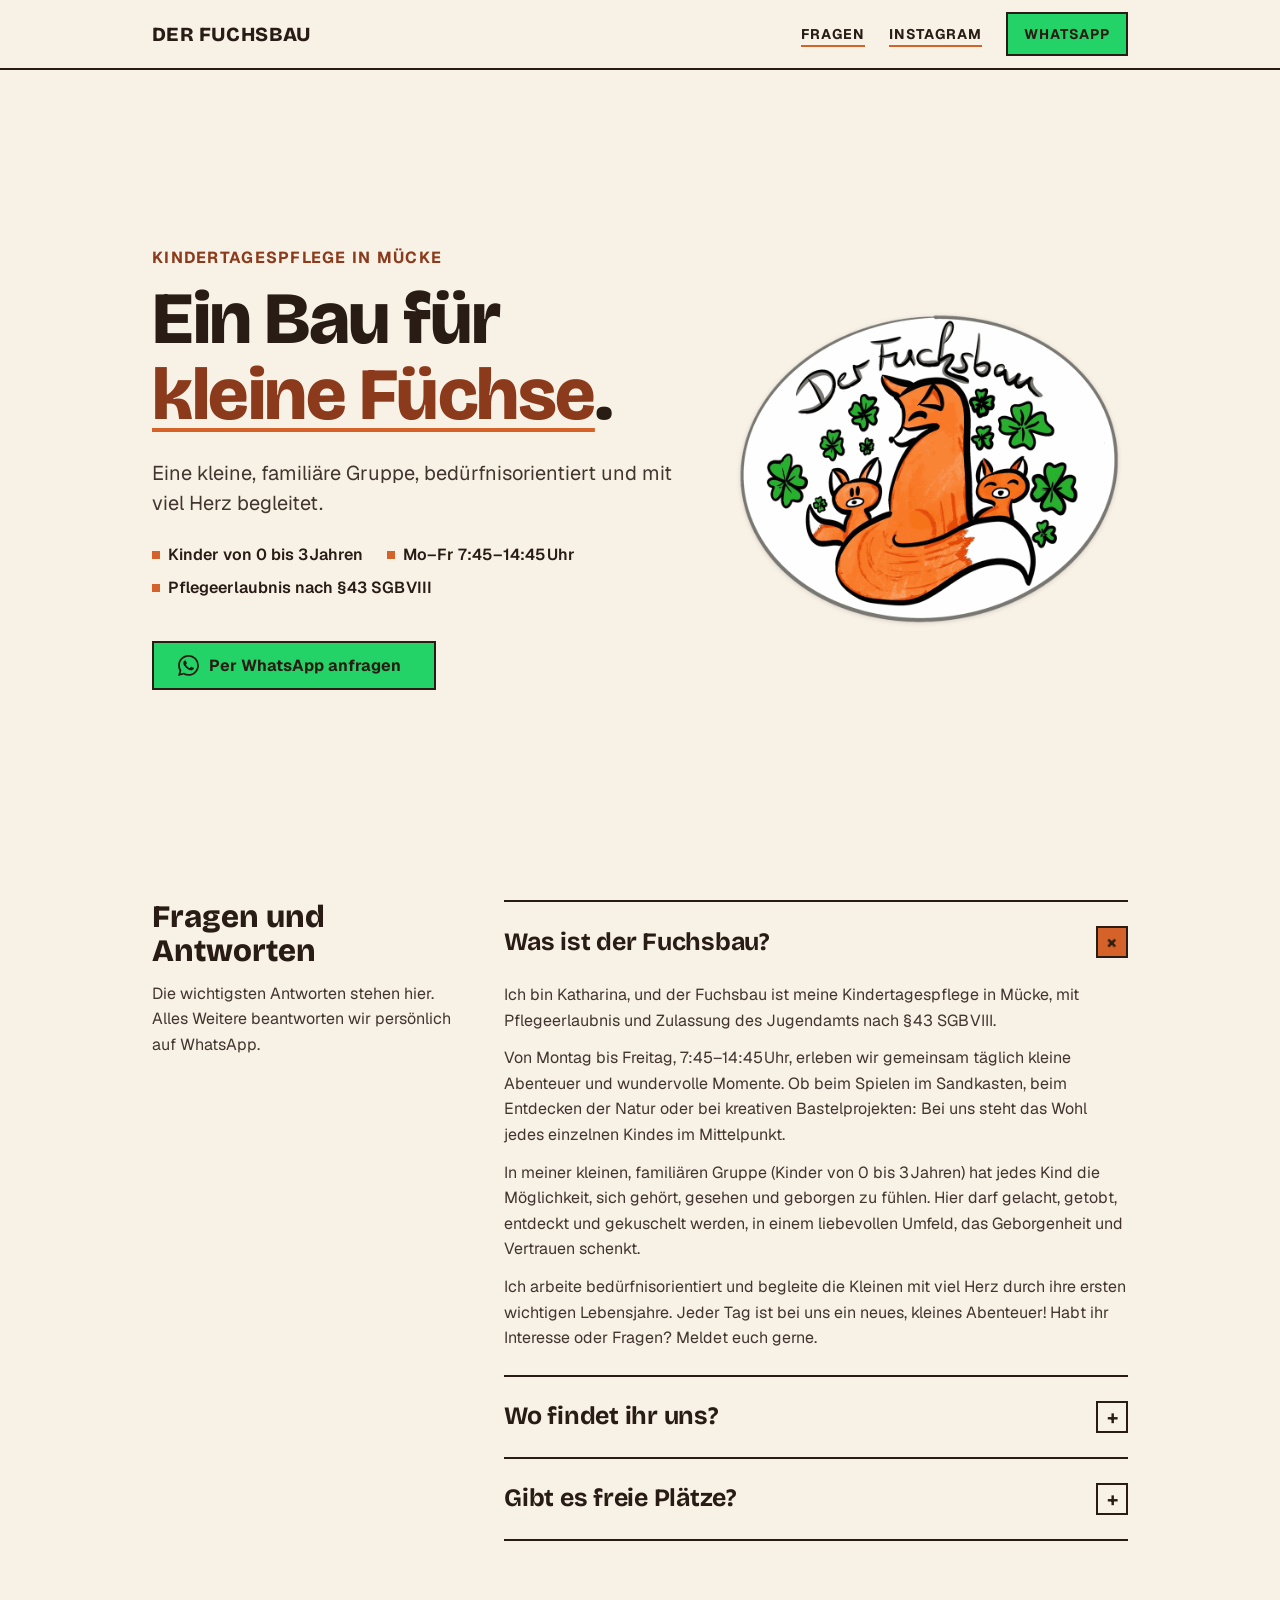
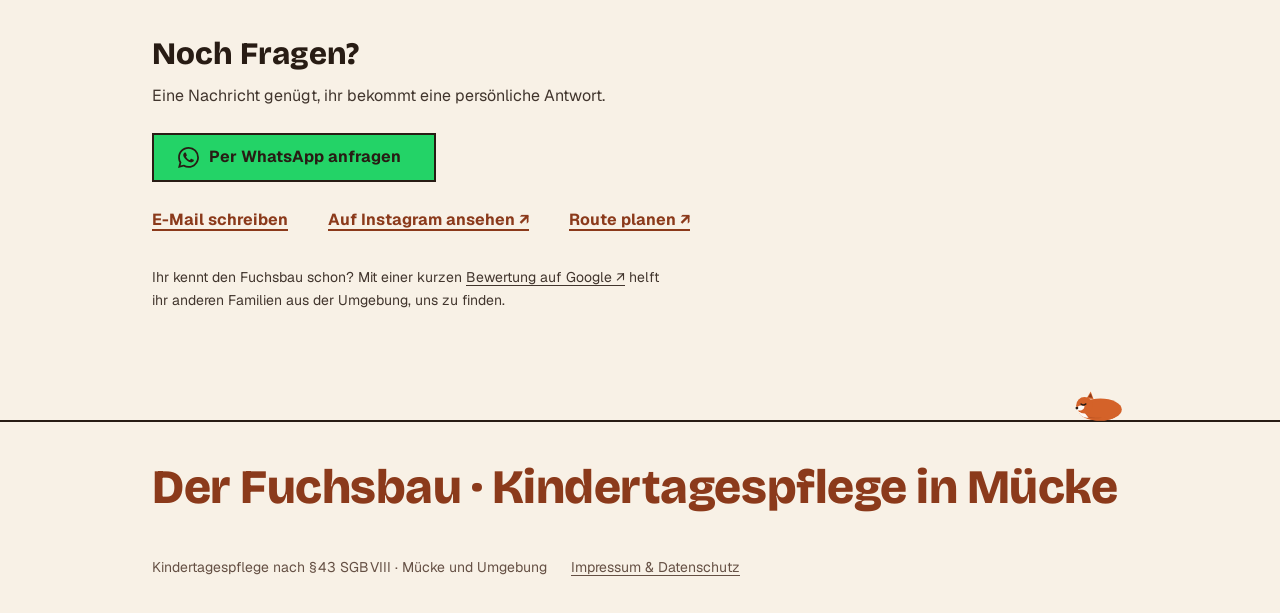
==== commit 3864de94: "Bewertungs-Teil entfernen, Hero füllt den ersten Bildschirm - Google-Bewertungen: Abschnitt, Skript," ====
--- a/index.html
+++ b/index.html
@@ -217,10 +217,16 @@
 
 /* ---- Hero · H9 custom illustration centerpiece ---- */
 .hero-art {
+  /* Der Hero steht allein auf dem ersten Bildschirm: volle Höhe minus Navigationsleiste
+     (Innenabstand oben und unten + 44 px Zeile + 2 px Linie) */
+  --nav-h: calc(2 * var(--space-sm) + 44px + 2px);
+  min-height: calc(100vh - var(--nav-h));
+  min-height: calc(100svh - var(--nav-h));
   display: grid;
   grid-template-columns: minmax(0, 1.15fr) minmax(0, 0.85fr);
   gap: var(--space-xl);
   align-items: center;
+  align-content: center;
   padding: var(--space-2xl) var(--page-gutter) var(--space-3xl);
   max-width: var(--content-max, 68rem);
   margin-inline: auto;
@@ -283,7 +289,7 @@
   filter: var(--shadow-drop);
 }
 @media (max-width: 60rem) {
-  .hero-art { grid-template-columns: minmax(0, 1fr); padding-block: var(--space-xl) var(--space-2xl); }
+  .hero-art { grid-template-columns: minmax(0, 1fr); padding-block: var(--space-xl); }
   .logo-mark { width: min(74%, 18rem); }
 }
 
@@ -362,7 +368,7 @@
 }
 
 /* Abschnittsüberschriften: eine Größe für alle h2 */
-.faq__head h2, .gallery h2, .voices h2, .ask h2 {
+.faq__head h2, .gallery h2, .ask h2 {
   font-family: var(--font-display);
   font-weight: 800;
   font-size: var(--text-xl);
@@ -370,7 +376,7 @@
   overflow-wrap: anywhere;
   min-width: 0;
 }
-.gallery h2, .voices h2, .ask h2 { margin-bottom: var(--space-lg); }
+.gallery h2, .ask h2 { margin-bottom: var(--space-lg); }
 
 /* Textlinks: eine Optik für alle */
 .text-link {
@@ -423,47 +429,6 @@
 a.g-tile:hover { transform: translateY(-2px); }
 a.g-tile:hover img { transform: scale(1.03); }
 a.g-tile:active { transform: translateY(1px); }
-
-/* ---- Stimmen · Google-Bewertungen (erscheint erst, wenn reviews.json synchronisiert ist) ---- */
-.voices {
-  max-width: var(--content-max, 68rem);
-  margin-inline: auto;
-  padding-inline: var(--page-gutter);
-  margin-bottom: var(--space-3xl);
-}
-.voices__score {
-  display: flex;
-  flex-wrap: wrap;
-  align-items: center;
-  gap: var(--space-sm) var(--space-md);
-  margin-bottom: var(--space-lg);
-}
-.voices__num {
-  font-family: var(--font-display);
-  font-weight: 800;
-  font-size: var(--text-lg);
-  line-height: 1;
-}
-.stars {
-  position: relative;
-  font-size: var(--text-md);
-  line-height: 1;
-  letter-spacing: 2px;
-  color: var(--color-rule);
-}
-.stars::before { content: "★★★★★"; }
-.stars__fill {
-  position: absolute;
-  inset: 0;
-  overflow: hidden;
-  white-space: nowrap;
-  color: var(--color-accent);
-}
-.stars__fill::before { content: "★★★★★"; }
-.voices__meta { color: var(--color-muted); font-size: var(--text-sm); }
-.voice { border-top: var(--rule-hairline); padding-block: var(--space-md); max-width: 58ch; }
-.voice p { color: var(--color-ink-2); }
-.voice figcaption { color: var(--color-muted); font-size: var(--text-sm); margin-top: var(--space-2xs); }
 
 /* ---- Kontakt: ein Hauptbutton, der Rest als Textlinks ---- */
 .ask {
@@ -730,17 +695,6 @@
     <h2 id="einblicke-titel">Neues aus dem Fuchsbau</h2>
     <ul class="g-grid"></ul>
     <a class="text-link" href="https://www.instagram.com/der_fuchsbau2025/" target="_blank" rel="noopener">Mehr auf Instagram&nbsp;↗<span class="visually-hidden"> (neuer Tab)</span></a>
-  </section>
-
-  <section class="voices" id="stimmen" hidden>
-    <h2>Das sagen Eltern</h2>
-    <div class="voices__score">
-      <span class="voices__num"></span>
-      <span class="stars" role="img"><span class="stars__fill"></span></span>
-      <span class="voices__meta"></span>
-    </div>
-    <div class="voices__list"></div>
-    <a class="text-link" href="https://maps.app.goo.gl/oRQpjVbUsBX8zNqx9" target="_blank" rel="noopener">Alle Bewertungen auf Google&nbsp;↗<span class="visually-hidden"> (neuer Tab)</span></a>
   </section>
 
   <section class="ask" aria-labelledby="kontakt-titel">
@@ -852,39 +806,6 @@
     })
     .catch(function () { /* keine Galerie — Sektion bleibt unsichtbar */ });
 })();
-
-/* Stimmen: zeigt die vom täglichen Sync abgelegten Google-Bewertungen.
-   Existiert reviews.json (noch) nicht, bleibt die Sektion unsichtbar. */
-(function () {
-  var section = document.getElementById('stimmen');
-  if (!section || !window.fetch) return;
-  fetch('reviews.json')
-    .then(function (r) { return r.ok ? r.json() : null; })
-    .then(function (data) {
-      if (!data || !data.rating || !data.count) return;
-      section.querySelector('.voices__num').textContent =
-        data.rating.toLocaleString('de-DE', { minimumFractionDigits: 1 });
-      var stars = section.querySelector('.stars');
-      stars.setAttribute('aria-label', data.rating.toLocaleString('de-DE') + ' von 5 Sternen');
-      section.querySelector('.stars__fill').style.width = (data.rating / 5 * 100) + '%';
-      section.querySelector('.voices__meta').textContent =
-        'aus ' + data.count + ' Bewertungen auf Google';
-      var list = section.querySelector('.voices__list');
-      (data.items || []).forEach(function (item) {
-        if (!item || !item.text) return;
-        var fig = document.createElement('figure');
-        fig.className = 'voice';
-        var p = document.createElement('p');
-        p.textContent = '\u201E' + item.text + '\u201C';
-        var cap = document.createElement('figcaption');
-        cap.textContent = item.name ? '\u2014 ' + item.name : '\u2014 Google-Rezension';
-        fig.appendChild(p); fig.appendChild(cap);
-        list.appendChild(fig);
-      });
-      section.hidden = false;
-    })
-    .catch(function () { /* keine Bewertungen — Sektion bleibt unsichtbar */ });
-})();
 </script>
 
 </body>
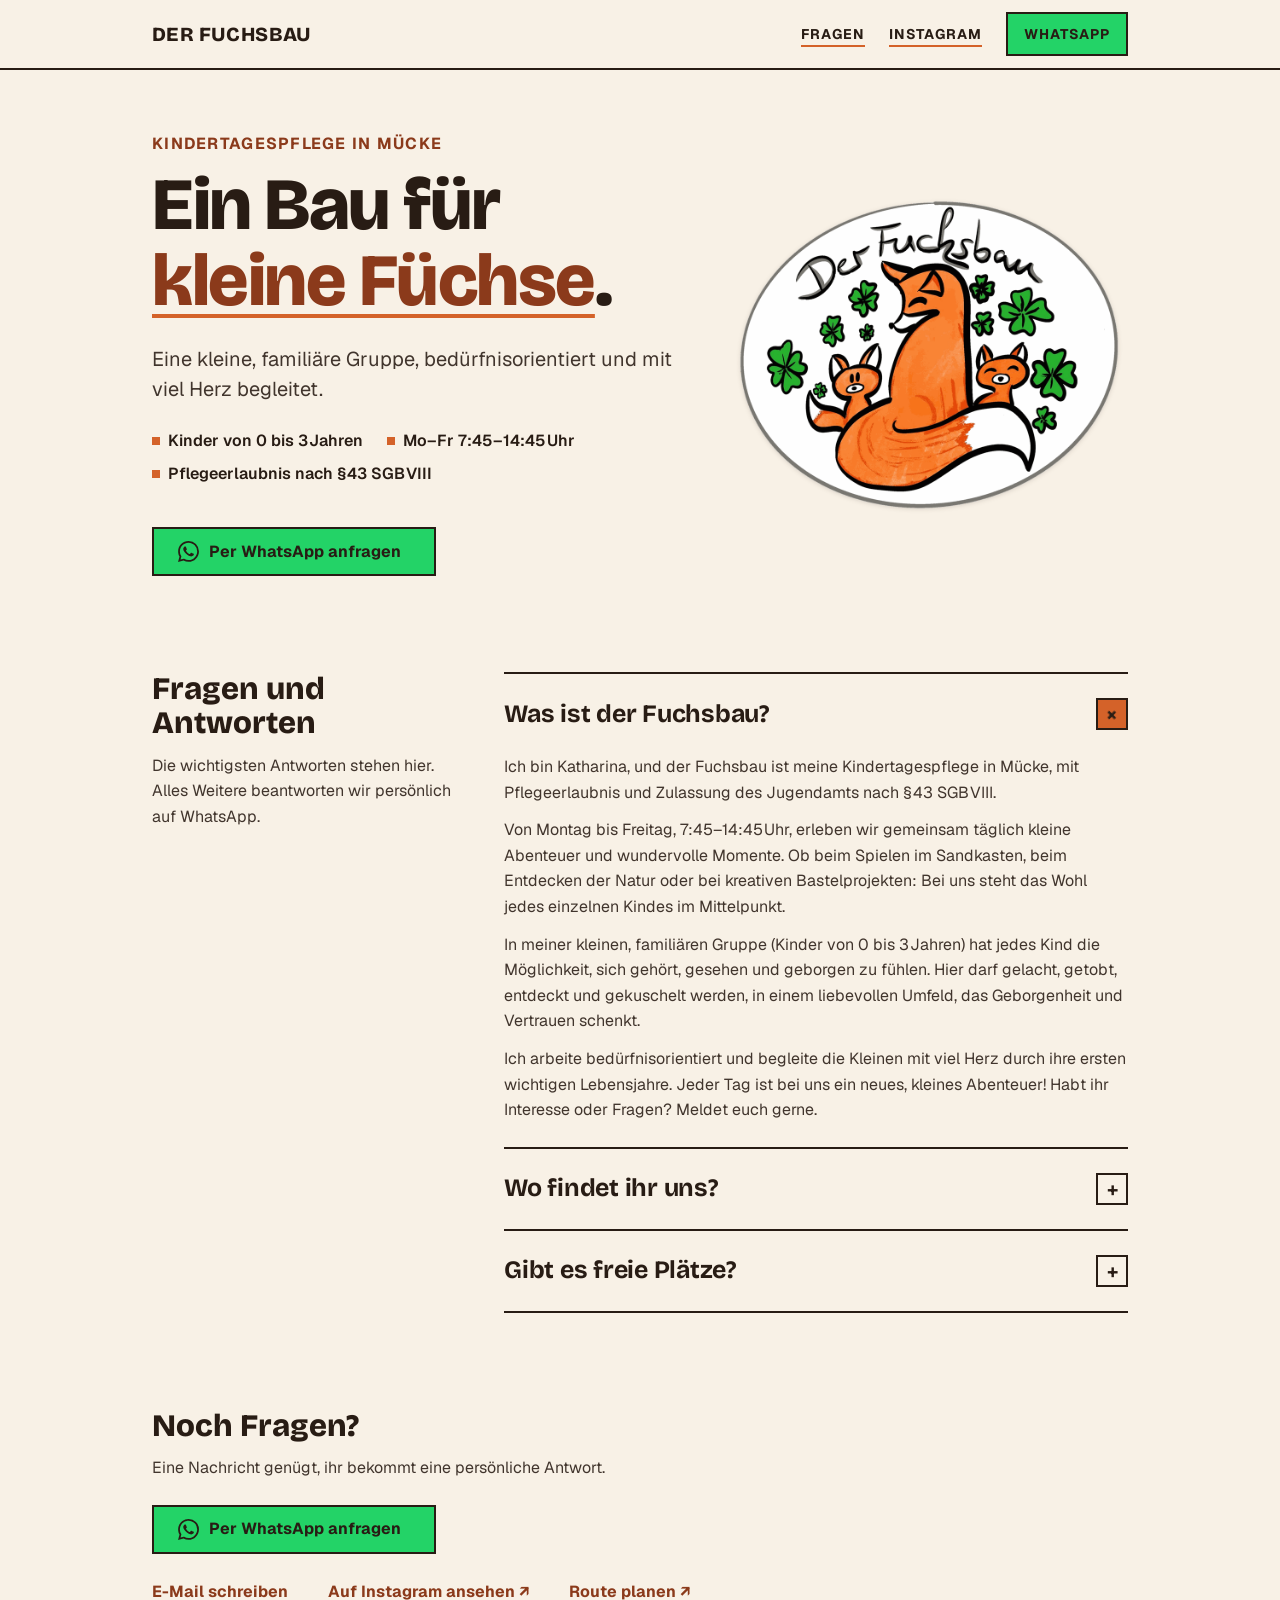
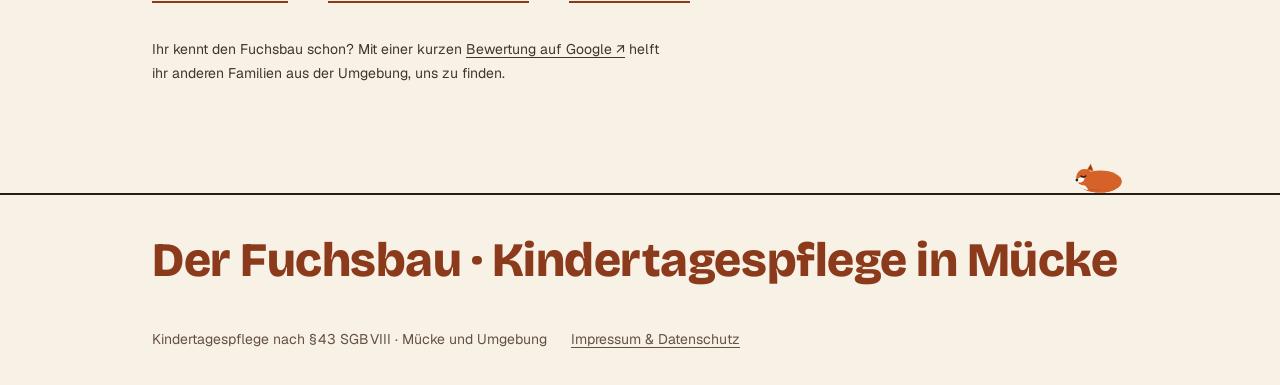
==== commit c18aa01a: "Sicherheit: Workflow-Rechte je Job, feste Pakete, Galerie-Cache, Impressum - deploy.yml: Schreibrech" ====
--- a/index.html
+++ b/index.html
@@ -217,16 +217,10 @@
 
 /* ---- Hero · H9 custom illustration centerpiece ---- */
 .hero-art {
-  /* Der Hero steht allein auf dem ersten Bildschirm: volle Höhe minus Navigationsleiste
-     (Innenabstand oben und unten + 44 px Zeile + 2 px Linie) */
-  --nav-h: calc(2 * var(--space-sm) + 44px + 2px);
-  min-height: calc(100vh - var(--nav-h));
-  min-height: calc(100svh - var(--nav-h));
   display: grid;
   grid-template-columns: minmax(0, 1.15fr) minmax(0, 0.85fr);
   gap: var(--space-xl);
   align-items: center;
-  align-content: center;
   padding: var(--space-2xl) var(--page-gutter) var(--space-3xl);
   max-width: var(--content-max, 68rem);
   margin-inline: auto;
@@ -289,7 +283,7 @@
   filter: var(--shadow-drop);
 }
 @media (max-width: 60rem) {
-  .hero-art { grid-template-columns: minmax(0, 1fr); padding-block: var(--space-xl); }
+  .hero-art { grid-template-columns: minmax(0, 1fr); padding-block: var(--space-xl) var(--space-2xl); }
   .logo-mark { width: min(74%, 18rem); }
 }
 
@@ -368,7 +362,7 @@
 }
 
 /* Abschnittsüberschriften: eine Größe für alle h2 */
-.faq__head h2, .gallery h2, .ask h2 {
+.faq__head h2, .gallery h2, .voices h2, .ask h2 {
   font-family: var(--font-display);
   font-weight: 800;
   font-size: var(--text-xl);
@@ -376,7 +370,7 @@
   overflow-wrap: anywhere;
   min-width: 0;
 }
-.gallery h2, .ask h2 { margin-bottom: var(--space-lg); }
+.gallery h2, .voices h2, .ask h2 { margin-bottom: var(--space-lg); }
 
 /* Textlinks: eine Optik für alle */
 .text-link {
@@ -429,6 +423,47 @@
 a.g-tile:hover { transform: translateY(-2px); }
 a.g-tile:hover img { transform: scale(1.03); }
 a.g-tile:active { transform: translateY(1px); }
+
+/* ---- Stimmen · Google-Bewertungen (erscheint erst, wenn reviews.json synchronisiert ist) ---- */
+.voices {
+  max-width: var(--content-max, 68rem);
+  margin-inline: auto;
+  padding-inline: var(--page-gutter);
+  margin-bottom: var(--space-3xl);
+}
+.voices__score {
+  display: flex;
+  flex-wrap: wrap;
+  align-items: center;
+  gap: var(--space-sm) var(--space-md);
+  margin-bottom: var(--space-lg);
+}
+.voices__num {
+  font-family: var(--font-display);
+  font-weight: 800;
+  font-size: var(--text-lg);
+  line-height: 1;
+}
+.stars {
+  position: relative;
+  font-size: var(--text-md);
+  line-height: 1;
+  letter-spacing: 2px;
+  color: var(--color-rule);
+}
+.stars::before { content: "★★★★★"; }
+.stars__fill {
+  position: absolute;
+  inset: 0;
+  overflow: hidden;
+  white-space: nowrap;
+  color: var(--color-accent);
+}
+.stars__fill::before { content: "★★★★★"; }
+.voices__meta { color: var(--color-muted); font-size: var(--text-sm); }
+.voice { border-top: var(--rule-hairline); padding-block: var(--space-md); max-width: 58ch; }
+.voice p { color: var(--color-ink-2); }
+.voice figcaption { color: var(--color-muted); font-size: var(--text-sm); margin-top: var(--space-2xs); }
 
 /* ---- Kontakt: ein Hauptbutton, der Rest als Textlinks ---- */
 .ask {
@@ -697,6 +732,17 @@
     <a class="text-link" href="https://www.instagram.com/der_fuchsbau2025/" target="_blank" rel="noopener">Mehr auf Instagram&nbsp;↗<span class="visually-hidden"> (neuer Tab)</span></a>
   </section>
 
+  <section class="voices" id="stimmen" hidden>
+    <h2>Das sagen Eltern</h2>
+    <div class="voices__score">
+      <span class="voices__num"></span>
+      <span class="stars" role="img"><span class="stars__fill"></span></span>
+      <span class="voices__meta"></span>
+    </div>
+    <div class="voices__list"></div>
+    <a class="text-link" href="https://maps.app.goo.gl/oRQpjVbUsBX8zNqx9" target="_blank" rel="noopener">Alle Bewertungen auf Google&nbsp;↗<span class="visually-hidden"> (neuer Tab)</span></a>
+  </section>
+
   <section class="ask" aria-labelledby="kontakt-titel">
     <h2 id="kontakt-titel">Noch Fragen?</h2>
     <p class="ask__lede">Eine Nachricht genügt, ihr bekommt eine persönliche Antwort.</p>
@@ -773,7 +819,9 @@
       data.items.forEach(function (item) {
         if (!item || !item.file) return;
         var img = document.createElement('img');
-        img.src = 'gallery/' + item.file;
+        // Die Dateinamen bleiben gleich (photo-1.jpg …), der Inhalt wechselt täglich:
+        // ?v=<Datum> verhindert, dass Browser und Cloudflare ein altes Foto zeigen
+        img.src = 'gallery/' + item.file + (data.updated ? '?v=' + encodeURIComponent(data.updated) : '');
         img.width = 800;
         img.height = 1000;
         img.loading = 'lazy';
@@ -806,6 +854,39 @@
     })
     .catch(function () { /* keine Galerie — Sektion bleibt unsichtbar */ });
 })();
+
+/* Stimmen: zeigt die vom täglichen Sync abgelegten Google-Bewertungen.
+   Existiert reviews.json (noch) nicht, bleibt die Sektion unsichtbar. */
+(function () {
+  var section = document.getElementById('stimmen');
+  if (!section || !window.fetch) return;
+  fetch('reviews.json')
+    .then(function (r) { return r.ok ? r.json() : null; })
+    .then(function (data) {
+      if (!data || !data.rating || !data.count) return;
+      section.querySelector('.voices__num').textContent =
+        data.rating.toLocaleString('de-DE', { minimumFractionDigits: 1 });
+      var stars = section.querySelector('.stars');
+      stars.setAttribute('aria-label', data.rating.toLocaleString('de-DE') + ' von 5 Sternen');
+      section.querySelector('.stars__fill').style.width = (data.rating / 5 * 100) + '%';
+      section.querySelector('.voices__meta').textContent =
+        'aus ' + data.count + ' Bewertungen auf Google';
+      var list = section.querySelector('.voices__list');
+      (data.items || []).forEach(function (item) {
+        if (!item || !item.text) return;
+        var fig = document.createElement('figure');
+        fig.className = 'voice';
+        var p = document.createElement('p');
+        p.textContent = '\u201E' + item.text + '\u201C';
+        var cap = document.createElement('figcaption');
+        cap.textContent = item.name ? '\u2014 ' + item.name : '\u2014 Google-Rezension';
+        fig.appendChild(p); fig.appendChild(cap);
+        list.appendChild(fig);
+      });
+      section.hidden = false;
+    })
+    .catch(function () { /* keine Bewertungen — Sektion bleibt unsichtbar */ });
+})();
 </script>
 
 </body>
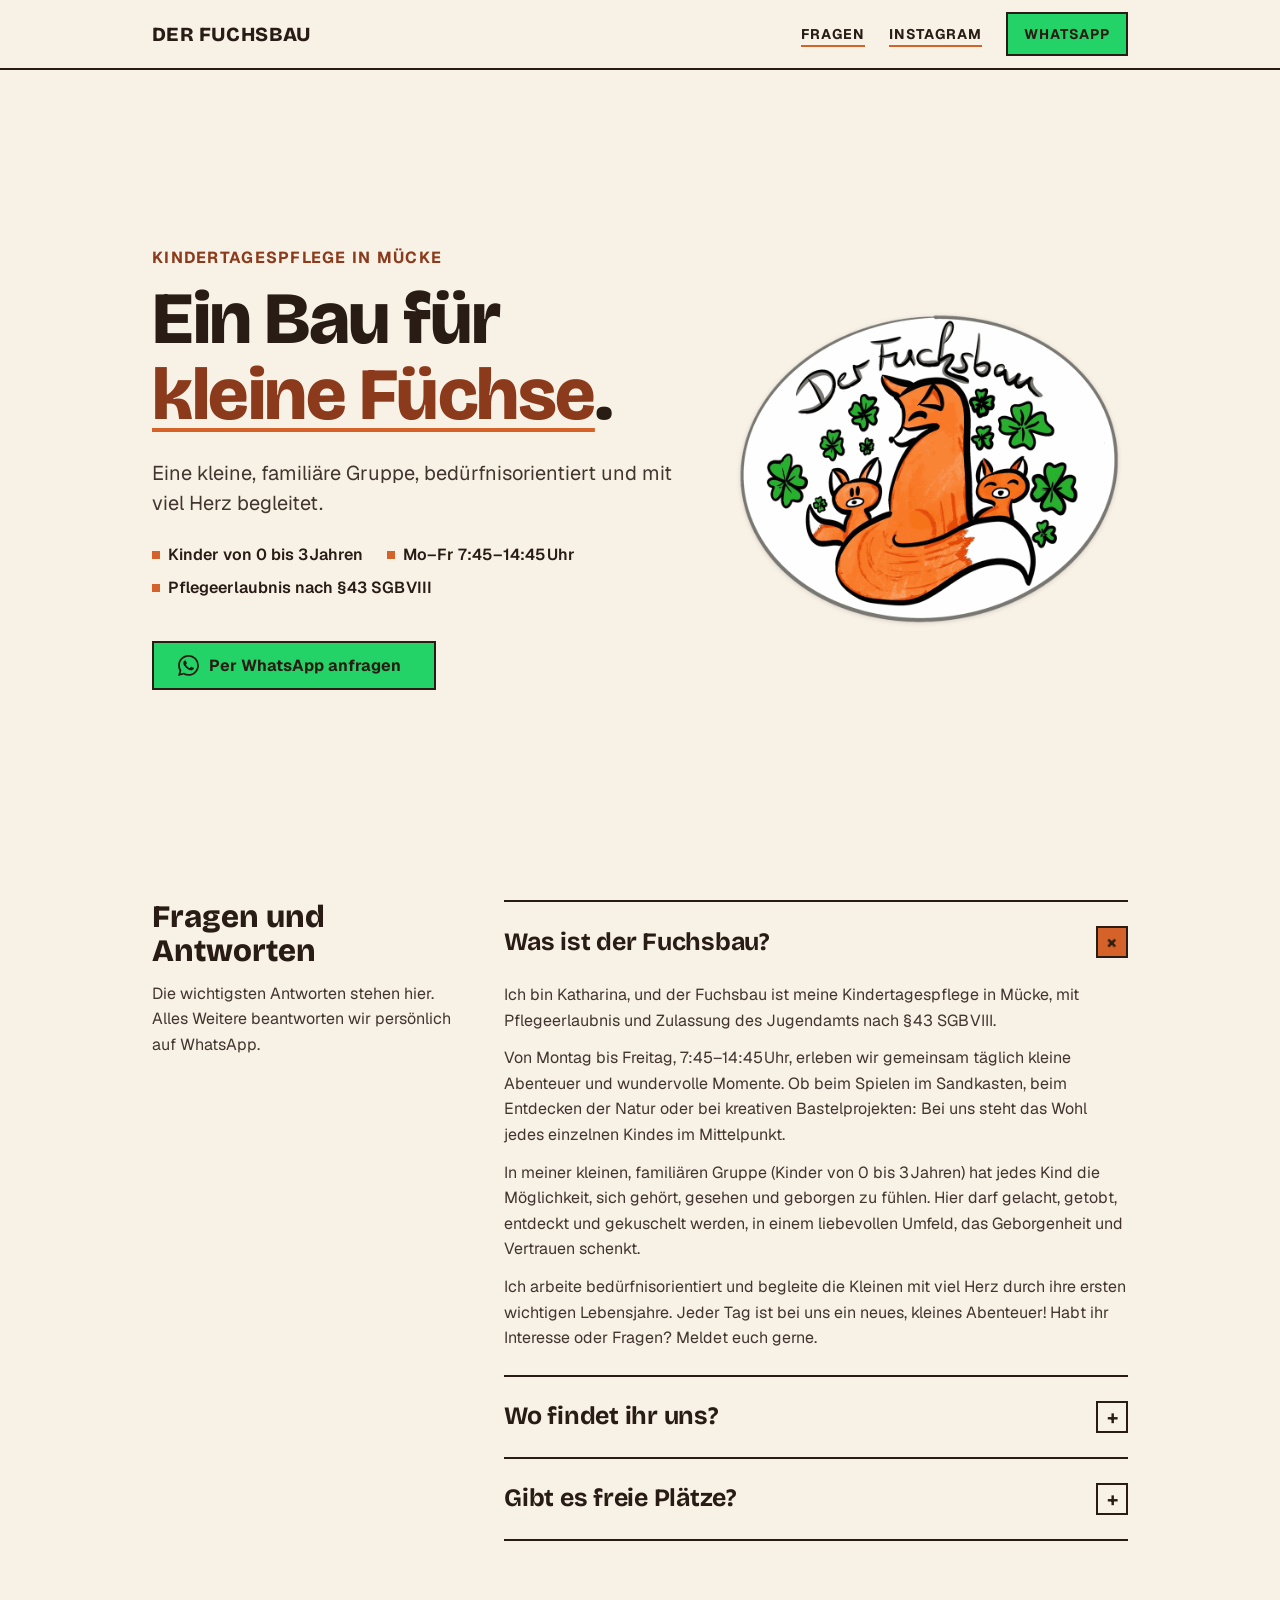
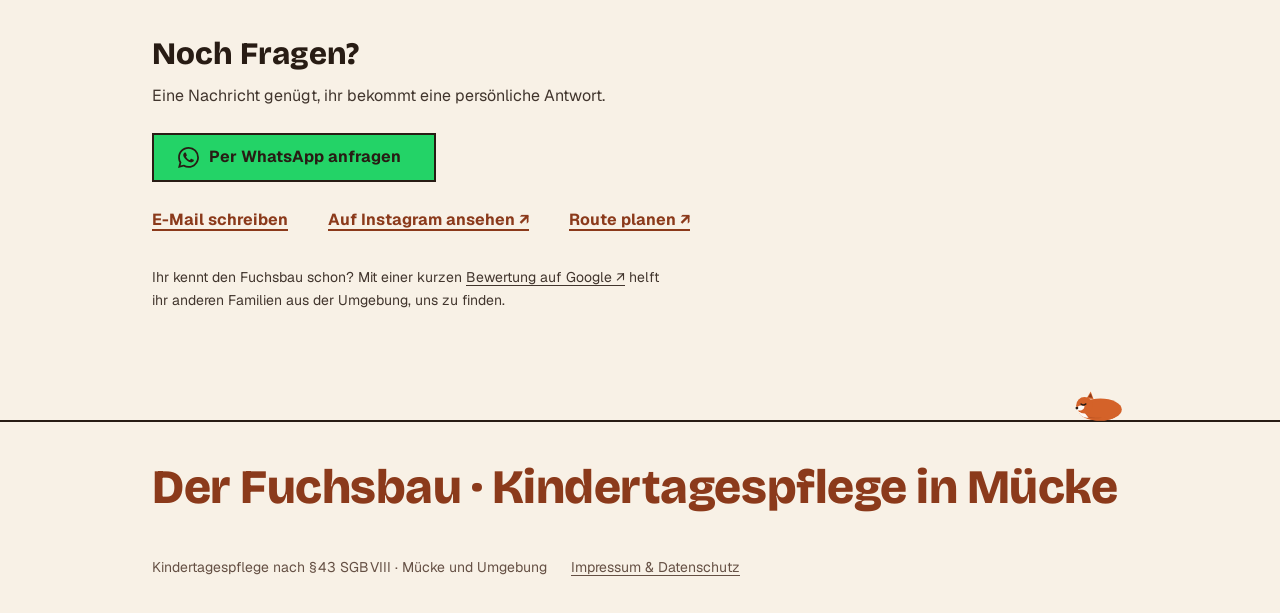
==== commit 856f24e7: "Bewertungs-Teil entfernen, Hero füllt den ersten Bildschirm (#4) - Google-Bewertungen: Abschnitt, Sk" ====
--- a/index.html
+++ b/index.html
@@ -217,10 +217,16 @@
 
 /* ---- Hero · H9 custom illustration centerpiece ---- */
 .hero-art {
+  /* Der Hero steht allein auf dem ersten Bildschirm: volle Höhe minus Navigationsleiste
+     (Innenabstand oben und unten + 44 px Zeile + 2 px Linie) */
+  --nav-h: calc(2 * var(--space-sm) + 44px + 2px);
+  min-height: calc(100vh - var(--nav-h));
+  min-height: calc(100svh - var(--nav-h));
   display: grid;
   grid-template-columns: minmax(0, 1.15fr) minmax(0, 0.85fr);
   gap: var(--space-xl);
   align-items: center;
+  align-content: center;
   padding: var(--space-2xl) var(--page-gutter) var(--space-3xl);
   max-width: var(--content-max, 68rem);
   margin-inline: auto;
@@ -283,7 +289,7 @@
   filter: var(--shadow-drop);
 }
 @media (max-width: 60rem) {
-  .hero-art { grid-template-columns: minmax(0, 1fr); padding-block: var(--space-xl) var(--space-2xl); }
+  .hero-art { grid-template-columns: minmax(0, 1fr); padding-block: var(--space-xl); }
   .logo-mark { width: min(74%, 18rem); }
 }
 
@@ -362,7 +368,7 @@
 }
 
 /* Abschnittsüberschriften: eine Größe für alle h2 */
-.faq__head h2, .gallery h2, .voices h2, .ask h2 {
+.faq__head h2, .gallery h2, .ask h2 {
   font-family: var(--font-display);
   font-weight: 800;
   font-size: var(--text-xl);
@@ -370,7 +376,7 @@
   overflow-wrap: anywhere;
   min-width: 0;
 }
-.gallery h2, .voices h2, .ask h2 { margin-bottom: var(--space-lg); }
+.gallery h2, .ask h2 { margin-bottom: var(--space-lg); }
 
 /* Textlinks: eine Optik für alle */
 .text-link {
@@ -423,47 +429,6 @@
 a.g-tile:hover { transform: translateY(-2px); }
 a.g-tile:hover img { transform: scale(1.03); }
 a.g-tile:active { transform: translateY(1px); }
-
-/* ---- Stimmen · Google-Bewertungen (erscheint erst, wenn reviews.json synchronisiert ist) ---- */
-.voices {
-  max-width: var(--content-max, 68rem);
-  margin-inline: auto;
-  padding-inline: var(--page-gutter);
-  margin-bottom: var(--space-3xl);
-}
-.voices__score {
-  display: flex;
-  flex-wrap: wrap;
-  align-items: center;
-  gap: var(--space-sm) var(--space-md);
-  margin-bottom: var(--space-lg);
-}
-.voices__num {
-  font-family: var(--font-display);
-  font-weight: 800;
-  font-size: var(--text-lg);
-  line-height: 1;
-}
-.stars {
-  position: relative;
-  font-size: var(--text-md);
-  line-height: 1;
-  letter-spacing: 2px;
-  color: var(--color-rule);
-}
-.stars::before { content: "★★★★★"; }
-.stars__fill {
-  position: absolute;
-  inset: 0;
-  overflow: hidden;
-  white-space: nowrap;
-  color: var(--color-accent);
-}
-.stars__fill::before { content: "★★★★★"; }
-.voices__meta { color: var(--color-muted); font-size: var(--text-sm); }
-.voice { border-top: var(--rule-hairline); padding-block: var(--space-md); max-width: 58ch; }
-.voice p { color: var(--color-ink-2); }
-.voice figcaption { color: var(--color-muted); font-size: var(--text-sm); margin-top: var(--space-2xs); }
 
 /* ---- Kontakt: ein Hauptbutton, der Rest als Textlinks ---- */
 .ask {
@@ -732,17 +697,6 @@
     <a class="text-link" href="https://www.instagram.com/der_fuchsbau2025/" target="_blank" rel="noopener">Mehr auf Instagram&nbsp;↗<span class="visually-hidden"> (neuer Tab)</span></a>
   </section>
 
-  <section class="voices" id="stimmen" hidden>
-    <h2>Das sagen Eltern</h2>
-    <div class="voices__score">
-      <span class="voices__num"></span>
-      <span class="stars" role="img"><span class="stars__fill"></span></span>
-      <span class="voices__meta"></span>
-    </div>
-    <div class="voices__list"></div>
-    <a class="text-link" href="https://maps.app.goo.gl/oRQpjVbUsBX8zNqx9" target="_blank" rel="noopener">Alle Bewertungen auf Google&nbsp;↗<span class="visually-hidden"> (neuer Tab)</span></a>
-  </section>
-
   <section class="ask" aria-labelledby="kontakt-titel">
     <h2 id="kontakt-titel">Noch Fragen?</h2>
     <p class="ask__lede">Eine Nachricht genügt, ihr bekommt eine persönliche Antwort.</p>
@@ -819,9 +773,7 @@
       data.items.forEach(function (item) {
         if (!item || !item.file) return;
         var img = document.createElement('img');
-        // Die Dateinamen bleiben gleich (photo-1.jpg …), der Inhalt wechselt täglich:
-        // ?v=<Datum> verhindert, dass Browser und Cloudflare ein altes Foto zeigen
-        img.src = 'gallery/' + item.file + (data.updated ? '?v=' + encodeURIComponent(data.updated) : '');
+        img.src = 'gallery/' + item.file;
         img.width = 800;
         img.height = 1000;
         img.loading = 'lazy';
@@ -854,39 +806,6 @@
     })
     .catch(function () { /* keine Galerie — Sektion bleibt unsichtbar */ });
 })();
-
-/* Stimmen: zeigt die vom täglichen Sync abgelegten Google-Bewertungen.
-   Existiert reviews.json (noch) nicht, bleibt die Sektion unsichtbar. */
-(function () {
-  var section = document.getElementById('stimmen');
-  if (!section || !window.fetch) return;
-  fetch('reviews.json')
-    .then(function (r) { return r.ok ? r.json() : null; })
-    .then(function (data) {
-      if (!data || !data.rating || !data.count) return;
-      section.querySelector('.voices__num').textContent =
-        data.rating.toLocaleString('de-DE', { minimumFractionDigits: 1 });
-      var stars = section.querySelector('.stars');
-      stars.setAttribute('aria-label', data.rating.toLocaleString('de-DE') + ' von 5 Sternen');
-      section.querySelector('.stars__fill').style.width = (data.rating / 5 * 100) + '%';
-      section.querySelector('.voices__meta').textContent =
-        'aus ' + data.count + ' Bewertungen auf Google';
-      var list = section.querySelector('.voices__list');
-      (data.items || []).forEach(function (item) {
-        if (!item || !item.text) return;
-        var fig = document.createElement('figure');
-        fig.className = 'voice';
-        var p = document.createElement('p');
-        p.textContent = '\u201E' + item.text + '\u201C';
-        var cap = document.createElement('figcaption');
-        cap.textContent = item.name ? '\u2014 ' + item.name : '\u2014 Google-Rezension';
-        fig.appendChild(p); fig.appendChild(cap);
-        list.appendChild(fig);
-      });
-      section.hidden = false;
-    })
-    .catch(function () { /* keine Bewertungen — Sektion bleibt unsichtbar */ });
-})();
 </script>
 
 </body>
